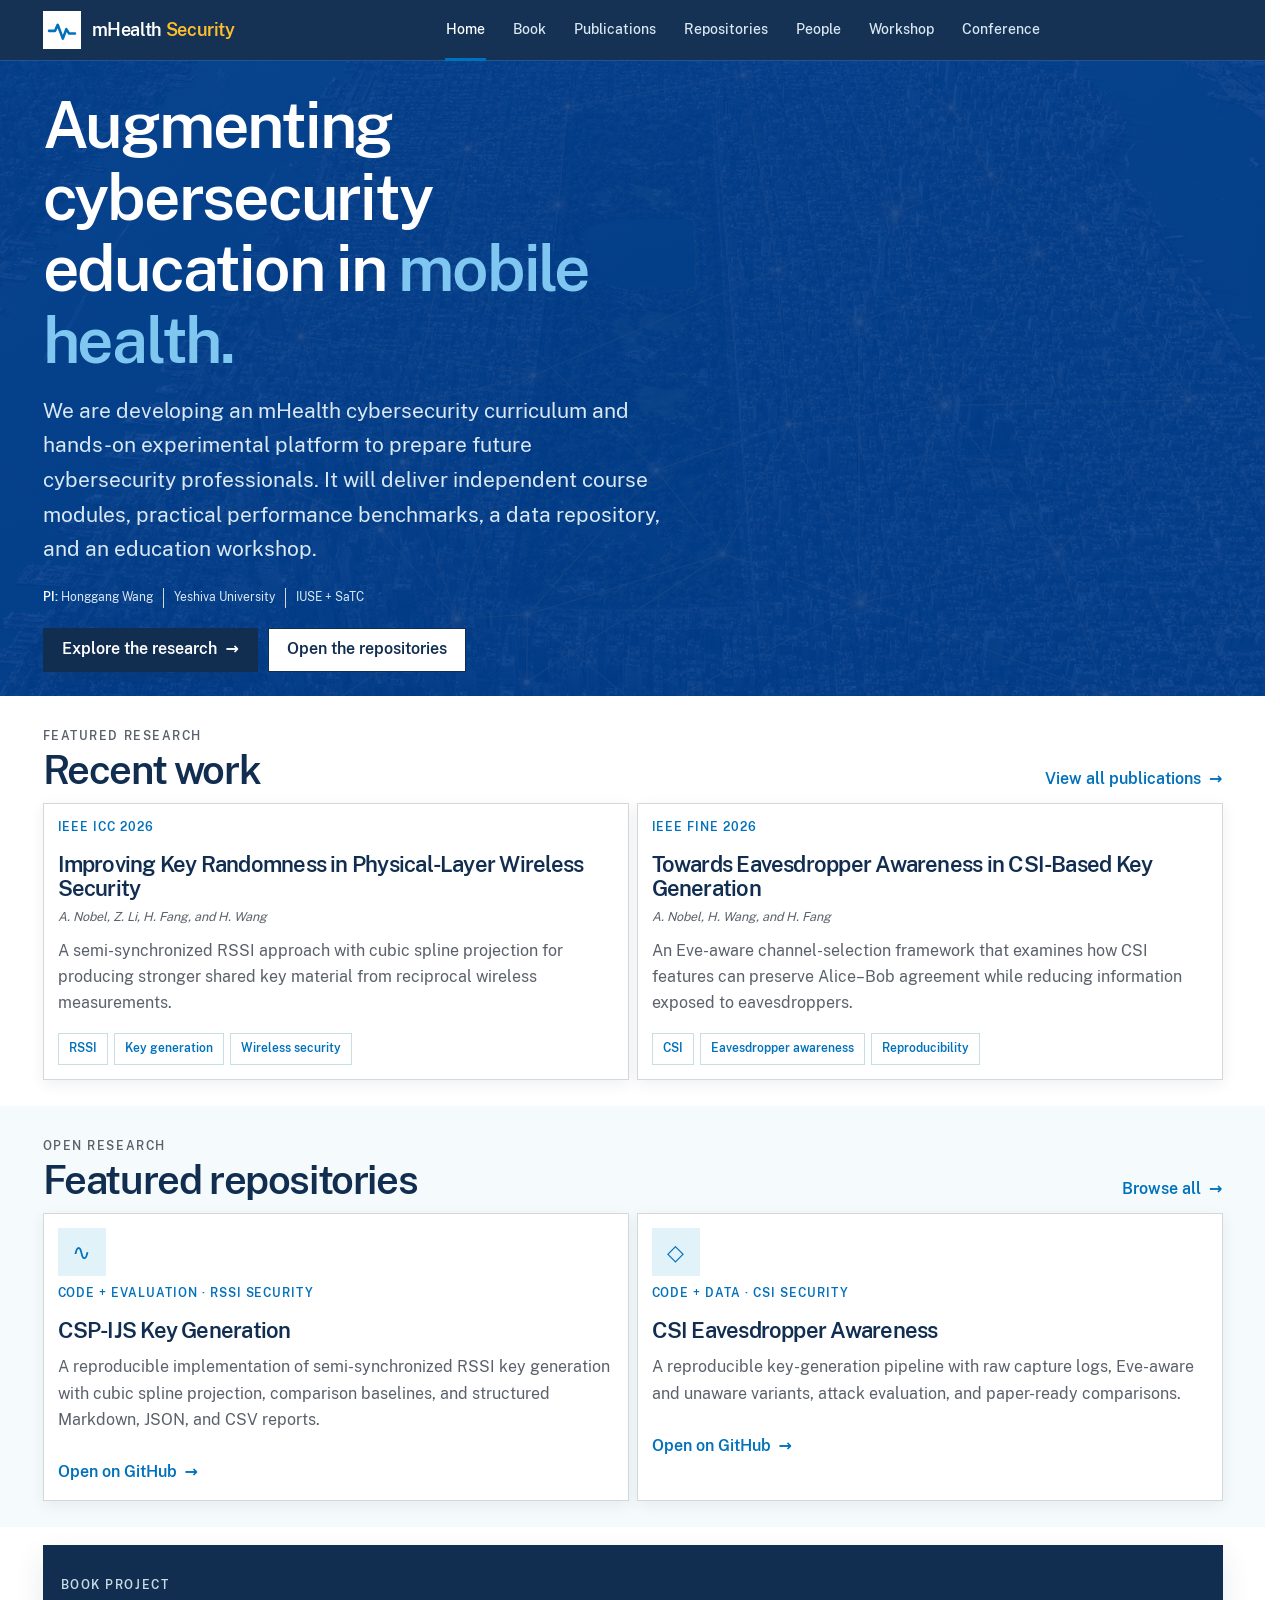
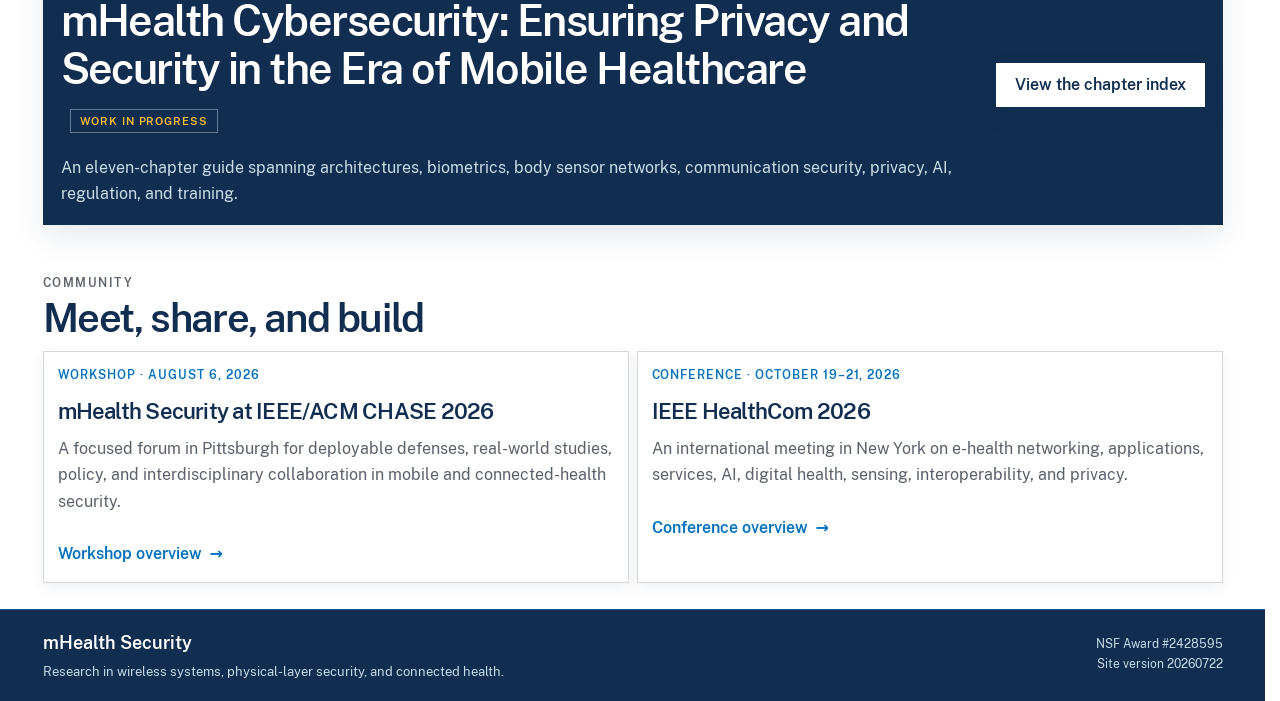
==== index.html @ a1228775 "gen update" ====
<!doctype html>
<html lang="en">
<head>
  <meta charset="utf-8">
  <meta name="viewport" content="width=device-width, initial-scale=1">
  <meta http-equiv="Cache-Control" content="no-cache, no-store, must-revalidate">
  <meta http-equiv="Pragma" content="no-cache">
  <meta http-equiv="Expires" content="0">
  <title>mHealth Security | NSF Award 2428595</title>
  <meta name="description" content="NSF-supported curriculum and experimental platform development for cybersecurity education in mobile health.">
  <meta name="keywords" content="mHealth security, mobile health cybersecurity, NSF award 2428595, wireless security research, physical-layer security, RSSI key generation, CSI eavesdropper awareness, cybersecurity curriculum, Yeshiva University, Honggang Wang">
  <meta name="author" content="mHealth Security Project, Yeshiva University">
  <meta name="robots" content="index, follow">
  <meta name="theme-color" content="#112e51">
  <meta property="og:type" content="website">
  <meta property="og:title" content="mHealth Security">
  <meta property="og:description" content="Augmenting cybersecurity education in mobile health through curriculum and experimental platform development.">
  <meta name="twitter:card" content="summary">
  <link rel="icon" href="assets/favicon.svg?v=20260722" type="image/svg+xml">
  <link rel="stylesheet" href="assets/styles.css?v=20260722">
  <script defer src="assets/site.js?v=20260722"></script>
</head>
<body>
  <a class="skip-link" href="#main">Skip to content</a>
  <header id="site-header"></header>

  <main id="main">
    <section class="hero">
      <img class="hero-illustration" src="assets/images/mhealth-security-hero.png?v=20260723" alt="Small groups of researchers and healthcare professionals communicating on a terrace overlooking New York City" width="1672" height="941" fetchpriority="high">
      <div class="container hero-grid">
        <div class="reveal">
          <h1>Augmenting cybersecurity education in <span>mobile health.</span></h1>
          <p class="lead">We are developing an mHealth cybersecurity curriculum and hands-on experimental platform to prepare future cybersecurity professionals. It will deliver independent course modules, practical performance benchmarks, a data repository, and an education workshop.</p>
          <div class="award-facts" aria-label="NSF award information">
            <span><b>PI:</b> Honggang Wang</span>
            <span>Yeshiva University</span>
            <!-- <span>Aug. 2024–Jul. 2027</span> -->
            <span>IUSE + SaTC</span>
          </div>
          <div class="button-row">
            <a class="button" href="publications.html?v=20260722">Explore the research <span aria-hidden="true">→</span></a>
            <a class="button secondary" href="repositories.html?v=20260722">Open the repositories</a>
          </div>
        </div>
        <div class="signal-stage reveal"></div>
      </div>
    </section>

    <section class="section">
      <div class="container">
        <div class="section-heading reveal">
          <div>
            <p class="eyebrow">Featured research</p>
            <h2>Recent work</h2>
          </div>
          <a class="text-link" href="publications.html?v=20260722">View all publications</a>
        </div>
        <div class="card-grid">
          <article class="card reveal">
            <p class="meta">IEEE ICC 2026</p>
            <h3>Improving Key Randomness in Physical-Layer Wireless Security</h3>
            <p class="authors">A. Nobel, Z. Li, H. Fang, and H. Wang</p>
            <p>A semi-synchronized RSSI approach with cubic spline projection for producing stronger shared key material from reciprocal wireless measurements.</p>
            <div class="tag-row"><span class="tag">RSSI</span><span class="tag">Key generation</span><span class="tag">Wireless security</span></div>
          </article>
          <article class="card reveal">
            <p class="meta">IEEE FINE 2026</p>
            <h3>Towards Eavesdropper Awareness in CSI-Based Key Generation</h3>
            <p class="authors">A. Nobel, H. Wang, and H. Fang</p>
            <p>An Eve-aware channel-selection framework that examines how CSI features can preserve Alice–Bob agreement while reducing information exposed to eavesdroppers.</p>
            <div class="tag-row"><span class="tag">CSI</span><span class="tag">Eavesdropper awareness</span><span class="tag">Reproducibility</span></div>
          </article>
        </div>
      </div>
    </section>

    <section class="section section-alt">
      <div class="container">
        <div class="section-heading reveal">
          <div>
            <p class="eyebrow">Open research</p>
            <h2>Featured repositories</h2>
          </div>
          <a class="text-link" href="repositories.html?v=20260722">Browse all</a>
        </div>
        <div class="card-grid">
          <article class="card reveal">
            <div class="card-icon" aria-hidden="true">∿</div>
            <p class="meta">Code + evaluation · RSSI security</p>
            <h3>CSP-IJS Key Generation</h3>
            <p>A reproducible implementation of semi-synchronized RSSI key generation with cubic spline projection, comparison baselines, and structured Markdown, JSON, and CSV reports.</p>
            <a class="text-link" href="https://github.com/anoted/RSSI_Keygen_CSP_IJS" target="_blank" rel="noopener noreferrer">Open on GitHub</a>
          </article>
          <article class="card reveal">
            <div class="card-icon" aria-hidden="true">◇</div>
            <p class="meta">Code + data · CSI security</p>
            <h3>CSI Eavesdropper Awareness</h3>
            <p>A reproducible key-generation pipeline with raw capture logs, Eve-aware and unaware variants, attack evaluation, and paper-ready comparisons.</p>
            <a class="text-link" href="https://github.com/anoted/CSI-Evesdropper-Awareness" target="_blank" rel="noopener noreferrer">Open on GitHub</a>
          </article>
        </div>
      </div>
    </section>

    <section class="section-tight">
      <div class="container feature-band reveal">
        <div>
          <p class="eyebrow">Book project</p>
          <h2>mHealth Cybersecurity: Ensuring Privacy and Security in the Era of Mobile Healthcare <span class="wip">Work in Progress</span></h2>
          <p>An eleven-chapter guide spanning architectures, biometrics, body sensor networks, communication security, privacy, AI, regulation, and training.</p>
        </div>
        <a class="button light" href="book.html?v=20260722">View the chapter index</a>
      </div>
    </section>

    <section class="section">
      <div class="container">
        <div class="section-heading reveal">
          <div>
            <p class="eyebrow">Community</p>
            <h2>Meet, share, and build</h2>
          </div>
        </div>
        <div class="card-grid">
          <article class="card reveal">
            <p class="meta">Workshop · August 6, 2026</p>
            <h3>mHealth Security at IEEE/ACM CHASE 2026</h3>
            <p>A focused forum in Pittsburgh for deployable defenses, real-world studies, policy, and interdisciplinary collaboration in mobile and connected-health security.</p>
            <a class="text-link" href="workshop.html?v=20260722">Workshop overview</a>
          </article>
          <article class="card reveal">
            <p class="meta">Conference · October 19–21, 2026</p>
            <h3>IEEE HealthCom 2026</h3>
            <p>An international meeting in New York on e-health networking, applications, services, AI, digital health, sensing, interoperability, and privacy.</p>
            <a class="text-link" href="conference.html?v=20260722">Conference overview</a>
          </article>
        </div>
      </div>
    </section>
  </main>

  <footer id="site-footer"></footer>
</body>
</html>
---- assets/styles.css ----
@font-face {
  font-family: "Public Sans";
  src: url("fonts/PublicSans-Regular.woff2") format("woff2");
  font-style: normal;
  font-weight: 400;
  font-display: swap;
}
@font-face {
  font-family: "Public Sans";
  src: url("fonts/PublicSans-Medium.woff2") format("woff2");
  font-style: normal;
  font-weight: 500;
  font-display: swap;
}
@font-face {
  font-family: "Public Sans";
  src: url("fonts/PublicSans-SemiBold.woff2") format("woff2");
  font-style: normal;
  font-weight: 600;
  font-display: swap;
}

:root {
  --navy: #112e51;
  --navy-2: #205493;
  --ink: #212121;
  --muted: #5b616b;
  --teal: #0071bc;
  --accent: #ffbe2e;
  --mint: #e1f3f8;
  --ice: #f5fbfc;
  --paper: #ffffff;
  --line: #d6d7d9;
  --coral: #e31c3d;
  --white: #ffffff;
  --shadow: 0 12px 28px rgba(17, 46, 81, .10);
  --shadow-soft: 0 4px 14px rgba(17, 46, 81, .07);
  --radius: 0;
  --max: 1180px;
}

* { box-sizing: border-box; }
html {
  scroll-behavior: smooth;
  scrollbar-gutter: stable;
  scrollbar-color: var(--accent) var(--navy);
  scrollbar-width: auto;
  overflow-y: scroll;
}
::-webkit-scrollbar { width: 12px; }
::-webkit-scrollbar-track { background: var(--navy); }
::-webkit-scrollbar-thumb {
  border: 2px solid var(--navy);
  border-radius: 0;
  background: var(--accent);
}
::-webkit-scrollbar-thumb:hover { background: #e6a800; }
body {
  margin: 0;
  min-height: 100vh;
  display: flex;
  flex-direction: column;
  cursor: url("cursor-default.svg?v=20260722") 3 2, auto;
  color: var(--ink);
  background: var(--paper);
  font-family: "Public Sans", system-ui, -apple-system, "Segoe UI", Arial, sans-serif;
  font-size: 16px;
  line-height: 1.65;
  -webkit-font-smoothing: antialiased;
}
a,
button,
summary {
  cursor: url("cursor-pointer.svg?v=20260722") 13 2, pointer;
}
main { flex: 1 0 auto; }
#site-footer { flex-shrink: 0; }
body.menu-open { overflow: hidden; }
a { color: inherit; }
img { max-width: 100%; display: block; }
button, input { font: inherit; }
.sr-only {
  position: absolute;
  width: 1px;
  height: 1px;
  padding: 0;
  margin: -1px;
  overflow: hidden;
  clip: rect(0, 0, 0, 0);
  white-space: nowrap;
  border: 0;
}
.skip-link {
  position: fixed;
  top: 8px;
  left: 8px;
  z-index: 100;
  transform: translateY(-150%);
  background: var(--navy);
  color: white;
  padding: 10px 16px;
  border-radius: 0;
}
.skip-link:focus { transform: translateY(0); }

#site-header {
  position: sticky;
  top: 0;
  z-index: 50;
  border-bottom: 1px solid var(--navy-2);
  background: rgba(17, 46, 81, .98);
  backdrop-filter: blur(18px);
}
.nav-wrap {
  width: min(calc(100% - 40px), var(--max));
  height: 60px;
  margin: auto;
  display: grid;
  grid-template-columns: auto 1fr;
  align-items: center;
  gap: 28px;
}
.brand {
  display: inline-flex;
  align-items: center;
  gap: 11px;
  color: var(--white);
  text-decoration: none;
  font-size: 18px;
  font-weight: 600;
  letter-spacing: -.02em;
  white-space: nowrap;
}
.brand b { color: var(--accent); }
.brand-mark { width: 38px; height: 38px; }
.brand-mark svg { width: 100%; }
.brand-mark rect { fill: var(--white); }
.brand-mark path {
  fill: none;
  stroke: var(--teal);
  stroke-width: 3;
  stroke-linecap: round;
  stroke-linejoin: round;
}
.primary-nav {
  display: flex;
  justify-content: center;
  align-items: stretch;
  height: 60px;
  gap: 6px;
}
.primary-nav a {
  position: relative;
  display: grid;
  place-items: center;
  padding: 0 11px;
  color: #d9e8f2;
  text-decoration: none;
  font-size: 14px;
  font-weight: 500;
  transition: color .2s ease;
}
.primary-nav a::after {
  content: "";
  position: absolute;
  left: 50%;
  right: 50%;
  bottom: -1px;
  height: 3px;
  border-radius: 0;
  background: var(--teal);
  transition: left .2s ease, right .2s ease;
}
.primary-nav a:hover,
.primary-nav a.active { color: var(--white); }
.primary-nav a:hover::after,
.primary-nav a.active::after { left: 10px; right: 10px; }
.menu-toggle {
  display: none;
  width: 44px;
  height: 44px;
  border: 1px solid #6f91ad;
  border-radius: 0;
  background: transparent;
  padding: 10px;
}
.menu-toggle span:not(.sr-only) {
  display: block;
  height: 2px;
  margin: 5px 0;
  border-radius: 2px;
  background: var(--white);
}

.container { width: min(calc(100% - 40px), var(--max)); margin-inline: auto; }
.section { padding: 26px 0; }
.section-tight { padding: 18px 0; }
.section-alt { background: var(--ice); }
.eyebrow {
  display: inline-flex;
  align-items: center;
  gap: 8px;
  margin: 0 0 8px;
  color: var(--teal);
  font-size: 12px;
  font-weight: 600;
  letter-spacing: .13em;
  text-transform: uppercase;
}
.eyebrow::before {
  display: none;
}
h1, h2, h3, h4 {
  margin: 0;
  color: var(--navy);
  font-weight: 600;
  line-height: 1.12;
  letter-spacing: -.035em;
}
h1 { font-size: clamp(40px, 5vw, 64px); }
h2 { font-size: clamp(28px, 3.5vw, 40px); }
h3 { font-size: 22px; }
p { margin: 0 0 1em; }
.lead {
  max-width: 720px;
  color: #435664;
  font-size: clamp(18px, 2vw, 21px);
  line-height: 1.65;
}
.section-heading {
  display: flex;
  justify-content: space-between;
  align-items: end;
  gap: 16px;
  margin-bottom: 10px;
}
.section-heading p { max-width: 590px; color: var(--muted); margin: 0; }
.text-link {
  display: inline-flex;
  align-items: center;
  gap: 8px;
  color: var(--teal);
  font-weight: 600;
  text-decoration: none;
}
.text-link::after { content: "→"; transition: transform .2s ease; }
.text-link:hover::after { transform: translateX(4px); }
.button-row { display: flex; flex-wrap: wrap; gap: 10px; margin-top: 20px; }
.button {
  display: inline-flex;
  align-items: center;
  justify-content: center;
  gap: 9px;
  min-height: 44px;
  padding: 0 18px;
  border: 1px solid var(--navy);
  border-radius: 0;
  background: var(--navy);
  color: white;
  font-weight: 600;
  text-decoration: none;
  box-shadow: 0 9px 22px rgba(17, 46, 81, .14);
  transition: transform .2s ease, background .2s ease;
}
.button:hover { transform: translateY(-2px); background: var(--navy-2); }
.button.secondary {
  background: transparent;
  color: var(--navy);
  box-shadow: none;
}
.button.secondary:hover { background: var(--white); }
.button.light { background: white; color: var(--navy); border-color: white; }
.button svg { width: 18px; fill: currentColor; }
.tag-row { display: flex; flex-wrap: wrap; gap: 6px; margin-top: 12px; }
.tag {
  display: inline-flex;
  padding: 5px 10px;
  border: 1px solid #c8dfe2;
  border-radius: 0;
  background: rgba(255, 255, 255, .75);
  color: var(--teal);
  font-size: 12px;
  font-weight: 600;
}

.hero {
  position: relative;
  overflow: hidden;
  padding: 28px 0 24px;
  background:
    radial-gradient(circle at 78% 25%, rgba(2, 191, 231, .10), transparent 24%),
    linear-gradient(145deg, #ffffff 0%, #f5fbfc 58%, #e1f3f8 100%);
}
.hero::after {
  content: "";
  position: absolute;
  left: -12%;
  right: -12%;
  bottom: -120px;
  height: 260px;
  border: 1px solid rgba(0, 113, 188, .13);
  border-radius: 50%;
  box-shadow: 0 -28px 0 rgba(0, 113, 188, .035), 0 -56px 0 rgba(0, 113, 188, .025);
}
.hero::before {
  content: "";
  position: absolute;
  inset: 0;
  z-index: 1;
  background: linear-gradient(to right, rgba(0, 62, 143, 0.9) 0%, rgba(0, 62, 143, 0.9) 56%, rgba(0, 62, 143, 0.9) 56%);
}
.hero-grid {
  position: relative;
  z-index: 2;
  display: grid;
  grid-template-columns: 1.08fr .92fr;
  align-items: center;
  gap: 24px;
}
.hero h1 { color: var(--white); }
.hero h1 span { color: #7fc7f0; }
.hero .lead { max-width: 650px; margin-top: 18px; color: #d9e8f2; }
.hero .button.secondary { background: var(--white); }
.award-facts {
  display: flex;
  flex-wrap: wrap;
  gap: 6px 0;
  margin-top: 13px;
  color: var(--muted);
  font-size: 12px;
}
.hero .award-facts { color: #d9e8f2; }
.award-facts span {
  padding: 0 10px;
  border-left: 1px solid var(--line);
}
.award-facts span:first-child { padding-left: 0; border-left: 0; }
.award-facts b { color: var(--navy); font-weight: 600; }
.hero .award-facts b { color: var(--white); }
.signal-stage {
  position: relative;
  min-height: 292px;
  display: grid;
  place-items: center;
}
.hero-illustration {
  position: absolute;
  inset: 0;
  z-index: 0;
  width: 100%;
  height: 100%;
  object-fit: cover;
}

.card-grid { display: grid; grid-template-columns: repeat(2, 1fr); gap: 8px; }
.card-grid.three { grid-template-columns: repeat(3, 1fr); }
.card {
  position: relative;
  overflow: hidden;
  padding: 14px;
  border: 1px solid var(--line);
  border-radius: var(--radius);
  background: white;
  box-shadow: var(--shadow-soft);
}
.card::before {
  content: "";
  position: absolute;
  top: 0;
  left: 0;
  width: 100%;
  height: 4px;
  background: linear-gradient(90deg, var(--teal), var(--accent));
  transform: scaleX(0);
  transform-origin: left;
  transition: transform .3s ease;
}
.card:hover::before { transform: scaleX(1); }
.card p { color: var(--muted); }
.card .meta {
  margin-bottom: 14px;
  color: var(--teal);
  font-size: 12px;
  font-weight: 600;
  letter-spacing: .08em;
  text-transform: uppercase;
}
.card-icon {
  width: 48px;
  height: 48px;
  display: grid;
  place-items: center;
  margin-bottom: 8px;
  border-radius: 0;
  background: var(--mint);
  color: var(--teal);
  font-size: 22px;
}
.card h3 { margin-bottom: 12px; }
.card .authors { margin: -6px 0 10px; color: var(--muted); font-size: 12.5px; font-style: italic; }
.card .text-link { margin-top: 10px; }
.feature-band {
  display: grid;
  grid-template-columns: 1fr auto;
  align-items: center;
  gap: 34px;
  padding: 18px;
  border-radius: 0;
  background: var(--navy);
  color: white;
  box-shadow: var(--shadow);
}
.feature-band h2 { color: white; font-size: clamp(28px, 4vw, 43px); }
.feature-band p { margin: 13px 0 0; color: #c9dbe6; }
.wip {
  display: inline-flex;
  margin-left: 9px;
  padding: 5px 9px;
  vertical-align: middle;
  border: 1px solid rgba(255,255,255,.35);
  border-radius: 0;
  color: var(--accent);
  font-size: 11px;
  font-weight: 600;
  letter-spacing: .08em;
  text-transform: uppercase;
}

.page-hero {
  position: relative;
  overflow: hidden;
  padding: 26px 0 22px;
  background: linear-gradient(145deg, #ffffff, #e1f3f8);
  border-bottom: 1px solid var(--line);
}
.page-hero::after {
  content: "";
  position: absolute;
  width: 340px;
  height: 340px;
  right: 7%;
  top: -170px;
  border: 1px solid rgba(0,113,188,.15);
  border-radius: 50%;
  box-shadow: 0 0 0 48px rgba(0,113,188,.03), 0 0 0 96px rgba(0,113,188,.025);
}
.page-hero .container { position: relative; z-index: 2; }
.page-hero h1 { max-width: 880px; font-size: clamp(38px, 5vw, 58px); }
.page-hero .lead { margin-top: 8px; }
.breadcrumbs {
  display: flex;
  gap: 8px;
  margin-bottom: 8px;
  color: var(--muted);
  font-size: 13px;
  font-weight: 500;
}
.breadcrumbs a { color: var(--teal); text-decoration: none; }

.publication-list {
  display: grid;
  gap: 0;
  border-top: 1px solid var(--line);
}
.publication {
  display: grid;
  grid-template-columns: minmax(0, 1fr) auto;
  gap: 14px;
  align-items: start;
  padding: 13px 0;
  border: 0;
  border-bottom: 1px solid var(--line);
  border-radius: 0;
  background: transparent;
}
.publication p { margin: 0; }
.publication cite { font-style: normal; }
.pub-status {
  display: inline-flex;
  white-space: nowrap;
  padding: 5px 9px;
  border-radius: 0;
  background: var(--mint);
  color: var(--teal);
  font-size: 11px;
  font-weight: 600;
  letter-spacing: .06em;
  text-transform: uppercase;
}
.pub-status.review { background: #fff3db; color: #946114; }
.notice {
  margin-bottom: 26px;
  padding: 14px 18px;
  border-left: 3px solid var(--coral);
  border-radius: 0;
  background: #fff7f5;
  color: #6a504b;
  font-size: 14px;
}

.repo-list {
  display: grid;
  grid-template-columns: repeat(3, minmax(0, 1fr));
  gap: 8px;
}
.repo-card {
  display: grid;
  grid-template-columns: 46px minmax(0, 1fr);
  gap: 10px 12px;
  align-items: start;
  padding: 14px;
  border: 1px solid var(--line);
  border-radius: var(--radius);
  background: white;
  box-shadow: var(--shadow-soft);
}
.repo-icon {
  width: 46px;
  height: 46px;
  display: grid;
  place-items: center;
  border-radius: 0;
  background: var(--navy);
  color: var(--accent);
}
.repo-icon svg { width: 24px; fill: none; stroke: currentColor; stroke-width: 1.8; stroke-linecap: round; stroke-linejoin: round; }
.repo-card > div:nth-child(2) { grid-column: 2; min-width: 0; }
.repo-card h2 { font-size: 20px; word-break: break-word; }
.repo-card p { margin: 7px 0 0; color: var(--muted); font-size: 14px; line-height: 1.5; }
.repo-card .tag-row { gap: 4px; margin-top: 9px; }
.repo-card .tag { padding: 3px 6px; font-size: 11px; }
.repo-action {
  grid-column: 1 / -1;
  align-self: end;
  margin-top: auto;
}
.repo-action .button { width: 100%; min-height: 38px; padding: 0 12px; font-size: 13px; }

.people-grid { display: grid; grid-template-columns: repeat(2, 1fr); gap: 8px; }
.person-card {
  overflow: hidden;
  border: 1px solid var(--line);
  border-radius: 0;
  background: white;
  box-shadow: var(--shadow-soft);
}
.person-photo { position: relative; height: 265px; background: var(--ice); overflow: hidden; }
.person-photo img { width: 100%; height: 100%; object-fit: cover; object-position: center; transition: transform .5s ease; }
.person-card:hover .person-photo img { transform: scale(1.025); }
.person-card:first-child .person-photo img { object-position: 62% 34%; }
.person-body { padding: 14px; }
.person-role { color: var(--teal); font-size: 12px; font-weight: 600; letter-spacing: .09em; text-transform: uppercase; }
.person-body h2 { margin: 8px 0 12px; font-size: 31px; }
.person-body p { color: var(--muted); }
.affiliation { padding-top: 18px; border-top: 1px solid var(--line); color: #40525f !important; }
.person-links { display: flex; flex-wrap: wrap; gap: 10px 18px; margin-top: 20px; }
.person-links a { color: var(--teal); font-size: 14px; font-weight: 500; text-decoration: none; }
.photo-credit { margin-top: 14px; color: #87949d; font-size: 12px; }
.photo-credit a { color: inherit; }

.book-intro {
  display: block;
  max-width: 860px;
}
.book-summary {
  padding: 22px;
  border-radius: 0;
  background: var(--navy);
  color: white;
}
.book-summary h2 { color: white; font-size: 26px; }
.book-summary p { margin: 14px 0 0; color: #cbdce6; }
.book-meta { display: grid; grid-template-columns: 1fr; gap: 8px; margin-top: 16px; }
.book-meta div { padding: 12px; border: 1px solid rgba(255,255,255,.15); border-radius: 0; }
.book-meta strong { display: block; color: var(--accent); font-size: 22px; }
.book-meta span { color: #cbdce6; font-size: 12px; }
.chapter-list { display: grid; gap: 4px; margin-top: 14px; }
.chapter {
  border: 1px solid var(--line);
  border-radius: 0;
  background: white;
  overflow: hidden;
}
.chapter summary {
  display: grid;
  grid-template-columns: 48px 1fr 24px;
  align-items: center;
  gap: 14px;
  min-height: 52px;
  padding: 15px 22px;
  cursor: pointer;
  list-style: none;
  color: var(--navy);
  font-weight: 600;
}
.chapter summary::-webkit-details-marker { display: none; }
.chapter-number {
  width: 42px;
  height: 42px;
  display: grid;
  place-items: center;
  border-radius: 0;
  background: var(--mint);
  color: var(--teal);
  font-size: 13px;
}
.chapter summary::after { content: "+"; color: var(--teal); font-size: 25px; font-weight: 400; }
.chapter[open] summary::after { content: "−"; }
.chapter-content { padding: 0 18px 12px 84px; }
.chapter-content ol { margin: 0; padding-left: 20px; color: var(--muted); }
.chapter-content li { padding: 4px 0; }
.chapter-content ol ol { margin-top: 4px; }

.event-hero-card {
  display: grid;
  grid-template-columns: 1.15fr .85fr;
  overflow: hidden;
  border: 1px solid var(--line);
  border-radius: 0;
  background: white;
  box-shadow: var(--shadow);
}
.event-copy { padding: 18px; }
.event-copy h2 { margin-bottom: 18px; }
.event-copy p { color: var(--muted); }
.event-panel {
  display: flex;
  flex-direction: column;
  justify-content: center;
  padding: 18px;
  background: var(--navy);
  color: white;
}
.event-detail { display: grid; grid-template-columns: 28px 1fr; gap: 12px; padding: 14px 0; border-bottom: 1px solid rgba(255,255,255,.13); }
.event-detail:last-child { border-bottom: 0; }
.event-detail span:first-child { color: var(--accent); }
.event-detail small { display: block; color: #9fc0d0; font-weight: 500; letter-spacing: .08em; text-transform: uppercase; }
.event-detail strong { display: block; margin-top: 2px; color: white; }
.topic-grid { display: grid; grid-template-columns: repeat(3, 1fr); gap: 6px; }
.topic {
  padding: 13px;
  border: 1px solid var(--line);
  border-radius: 0;
  background: white;
}
.topic h3 { font-size: 18px; }
.timeline { display: grid; grid-template-columns: repeat(4, 1fr); margin-top: 34px; }
.milestone { position: relative; padding: 34px 20px 0 0; border-top: 2px solid #cfe0e2; }
.milestone::before {
  content: "";
  position: absolute;
  top: -7px;
  left: 0;
  width: 12px;
  height: 12px;
  border: 2px solid white;
  border-radius: 50%;
  background: var(--teal);
  box-shadow: 0 0 0 2px var(--teal);
}
.milestone strong { display: block; color: var(--navy); }
.milestone span { color: var(--muted); font-size: 14px; }

#site-footer { padding: 18px 0; border-top: 1px solid var(--navy-2); background: var(--navy); color: var(--white); }
.footer-inner {
  width: min(calc(100% - 40px), var(--max));
  margin: auto;
  display: flex;
  justify-content: space-between;
  align-items: center;
  gap: 30px;
}
.footer-brand { color: var(--white); font-size: 18px; font-weight: 600; text-decoration: none; }
.footer-inner p { margin: 4px 0 0; color: #c7d9e6; font-size: 13px; }
.footer-meta { display: flex; flex-direction: column; align-items: end; color: #c7d9e6; font-size: 12px; }

.reveal { opacity: 0; transform: translateY(18px); transition: opacity .55s ease, transform .55s ease; }
.reveal.visible { opacity: 1; transform: translateY(0); }
@media (prefers-reduced-motion: reduce) {
  *, *::before, *::after { scroll-behavior: auto !important; animation: none !important; transition: none !important; }
  .reveal { opacity: 1; transform: none; }
}

@media (max-width: 1060px) {
  .nav-wrap { grid-template-columns: auto 1fr; }
  .menu-toggle { display: block; grid-column: 2; justify-self: end; }
  .primary-nav {
    position: fixed;
    inset: 60px 0 auto 0;
    height: calc(100vh - 60px);
    display: none;
    flex-direction: column;
    justify-content: flex-start;
    align-items: stretch;
    gap: 0;
    padding: 16px 22px;
    background: rgba(17,46,81,.99);
  }
  .primary-nav.open { display: flex; }
  .primary-nav a { display: flex; min-height: 48px; padding: 0 12px; border-bottom: 1px solid #416b8c; color: #d9e8f2; font-size: 17px; }
  .primary-nav a::after { display: none; }
  .hero-grid { gap: 30px; }
  .signal-stage { min-height: 260px; }
  .card-grid.three, .topic-grid { grid-template-columns: repeat(2, 1fr); }
  .repo-list { grid-template-columns: repeat(2, minmax(0, 1fr)); }
}

@media (max-width: 780px) {
  .container, .nav-wrap, .footer-inner { width: min(calc(100% - 30px), var(--max)); }
  .nav-wrap { gap: 12px; }
  .brand { font-size: 16px; }
  .brand-mark { width: 34px; height: 34px; }
  .menu-toggle { grid-column: 2; }
  .hero { padding: 26px 0 22px; }
  .hero-grid { grid-template-columns: 1fr; }
  .hero::before { background: rgba(255, 255, 255, .9); }
  .hero .button-row { flex-direction: column; align-items: stretch; }
  .hero .button { width: 100%; }
  .award-facts { display: grid; grid-template-columns: repeat(2, minmax(0, 1fr)); gap: 7px 14px; }
  .award-facts span { padding: 0; border-left: 0; }
  .signal-stage { min-height: auto; margin-top: 8px; }
  .section, .section-tight { padding: 24px 0; }
  .section-heading { display: block; }
  .section-heading p { margin-top: 13px; }
  .section-heading .text-link { margin-top: 16px; }
  .card-grid, .card-grid.three, .people-grid, .topic-grid { grid-template-columns: 1fr; }
  .repo-list { grid-template-columns: 1fr; }
  .feature-band { grid-template-columns: 1fr; padding: 32px; }
  .page-hero { padding: 24px 0 20px; }
  .publication { grid-template-columns: 1fr; gap: 8px; }
  .publication .pub-status { grid-column: 1; justify-self: start; }
  .person-photo { height: 290px; }
  .book-intro, .event-hero-card { grid-template-columns: 1fr; }
  .timeline { grid-template-columns: 1fr; gap: 0; }
  .milestone { padding: 12px 0 24px 28px; border-top: 0; border-left: 2px solid #cfe0e2; }
  .milestone::before { top: 16px; left: -7px; }
  .chapter summary { grid-template-columns: 42px 1fr 18px; padding: 14px; }
  .chapter-content { padding: 0 18px 20px 70px; }
  .footer-inner { flex-direction: column; align-items: flex-start; }
  .footer-meta { align-items: start; }
}

@media (max-width: 430px) {
  .brand span:last-child { max-width: 112px; white-space: normal; line-height: 1.05; }
  .button { width: 100%; }
  .event-copy, .event-panel { padding: 28px; }
  .publication { padding: 20px; }
}
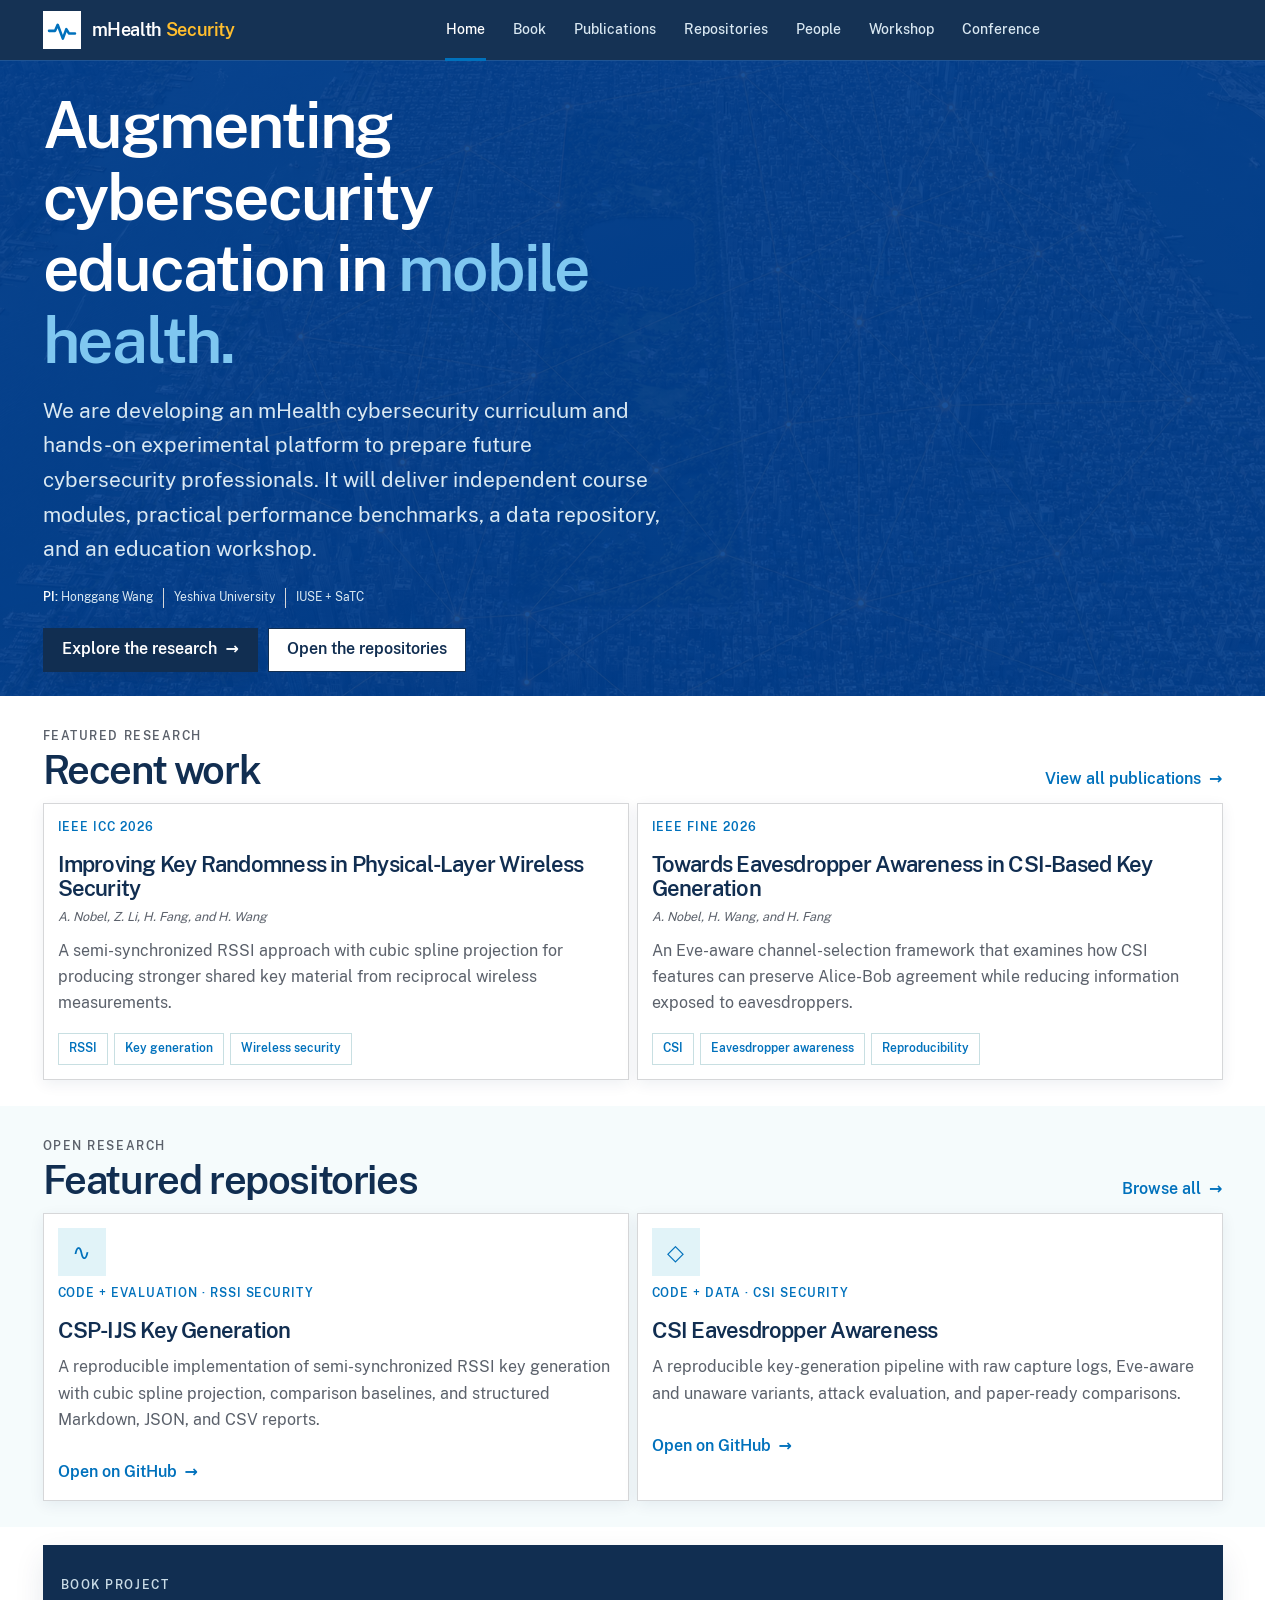
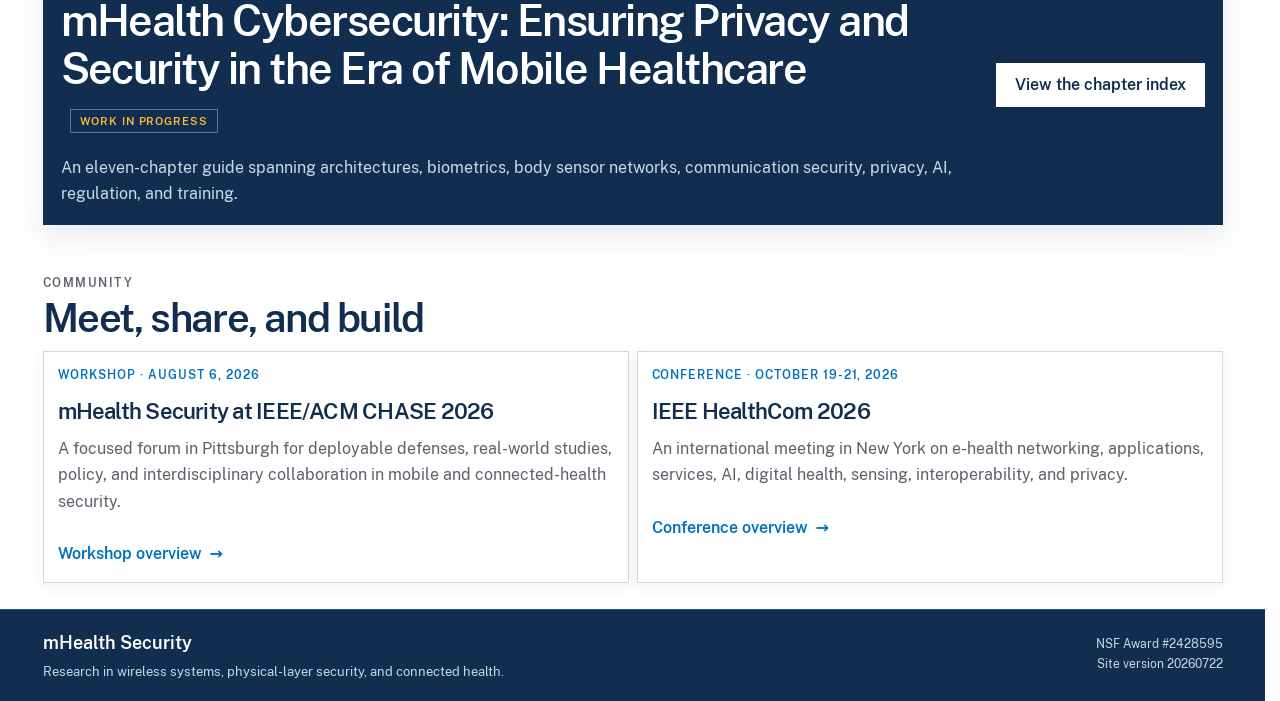
==== commit e625da7d: "update" ====
--- a/index.html
+++ b/index.html
@@ -34,7 +34,7 @@
           <div class="award-facts" aria-label="NSF award information">
             <span><b>PI:</b> Honggang Wang</span>
             <span>Yeshiva University</span>
-            <!-- <span>Aug. 2024–Jul. 2027</span> -->
+            <!-- <span>Aug. 2024-Jul. 2027</span> -->
             <span>IUSE + SaTC</span>
           </div>
           <div class="button-row">
@@ -67,7 +67,7 @@
             <p class="meta">IEEE FINE 2026</p>
             <h3>Towards Eavesdropper Awareness in CSI-Based Key Generation</h3>
             <p class="authors">A. Nobel, H. Wang, and H. Fang</p>
-            <p>An Eve-aware channel-selection framework that examines how CSI features can preserve Alice–Bob agreement while reducing information exposed to eavesdroppers.</p>
+            <p>An Eve-aware channel-selection framework that examines how CSI features can preserve Alice-Bob agreement while reducing information exposed to eavesdroppers.</p>
             <div class="tag-row"><span class="tag">CSI</span><span class="tag">Eavesdropper awareness</span><span class="tag">Reproducibility</span></div>
           </article>
         </div>
@@ -129,7 +129,7 @@
             <a class="text-link" href="workshop.html?v=20260722">Workshop overview</a>
           </article>
           <article class="card reveal">
-            <p class="meta">Conference · October 19–21, 2026</p>
+            <p class="meta">Conference · October 19-21, 2026</p>
             <h3>IEEE HealthCom 2026</h3>
             <p>An international meeting in New York on e-health networking, applications, services, AI, digital health, sensing, interoperability, and privacy.</p>
             <a class="text-link" href="conference.html?v=20260722">Conference overview</a>
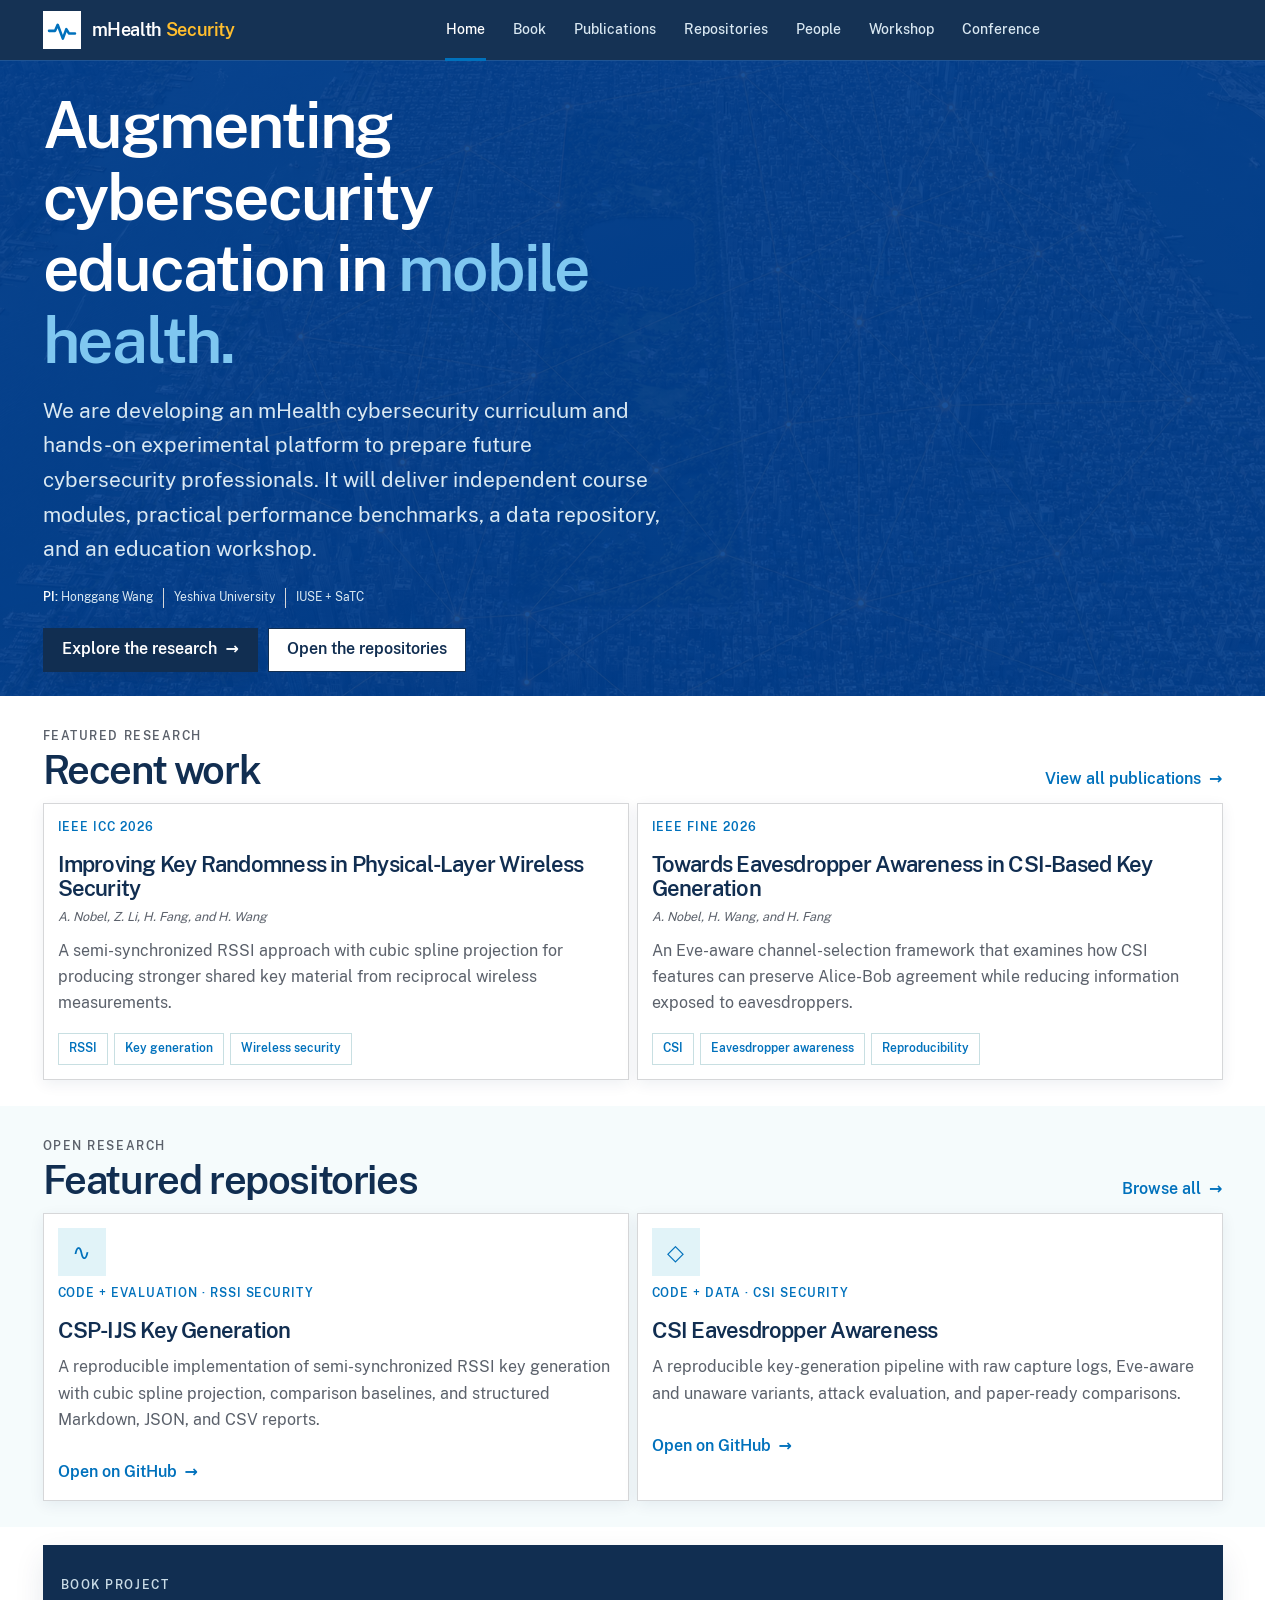
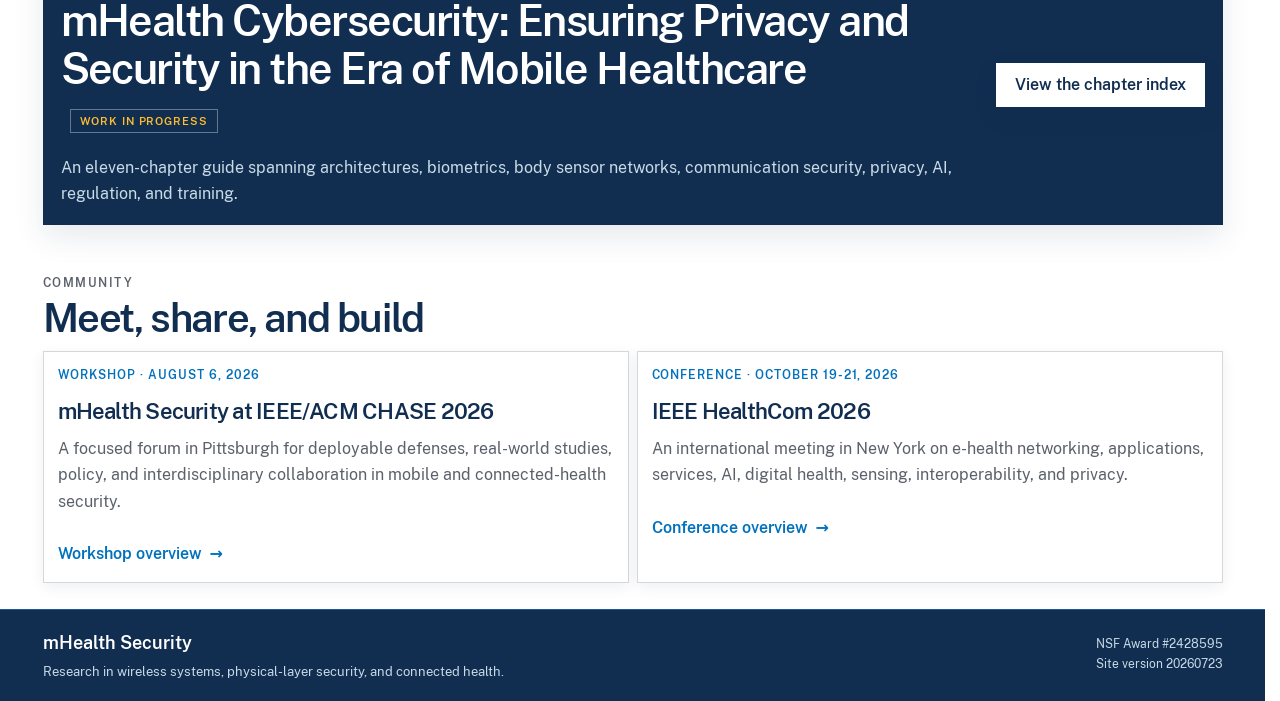
==== commit 20a091ca: "version update" ====
--- a/index.html
+++ b/index.html
@@ -16,9 +16,9 @@
   <meta property="og:title" content="mHealth Security">
   <meta property="og:description" content="Augmenting cybersecurity education in mobile health through curriculum and experimental platform development.">
   <meta name="twitter:card" content="summary">
-  <link rel="icon" href="assets/favicon.svg?v=20260722" type="image/svg+xml">
-  <link rel="stylesheet" href="assets/styles.css?v=20260722">
-  <script defer src="assets/site.js?v=20260722"></script>
+  <link rel="icon" href="assets/favicon.svg?v=20260723" type="image/svg+xml">
+  <link rel="stylesheet" href="assets/styles.css?v=20260723">
+  <script defer src="assets/site.js?v=20260723"></script>
 </head>
 <body>
   <a class="skip-link" href="#main">Skip to content</a>
@@ -38,8 +38,8 @@
             <span>IUSE + SaTC</span>
           </div>
           <div class="button-row">
-            <a class="button" href="publications.html?v=20260722">Explore the research <span aria-hidden="true">→</span></a>
-            <a class="button secondary" href="repositories.html?v=20260722">Open the repositories</a>
+            <a class="button" href="publications.html?v=20260723">Explore the research <span aria-hidden="true">→</span></a>
+            <a class="button secondary" href="repositories.html?v=20260723">Open the repositories</a>
           </div>
         </div>
         <div class="signal-stage reveal"></div>
@@ -53,7 +53,7 @@
             <p class="eyebrow">Featured research</p>
             <h2>Recent work</h2>
           </div>
-          <a class="text-link" href="publications.html?v=20260722">View all publications</a>
+          <a class="text-link" href="publications.html?v=20260723">View all publications</a>
         </div>
         <div class="card-grid">
           <article class="card reveal">
@@ -81,7 +81,7 @@
             <p class="eyebrow">Open research</p>
             <h2>Featured repositories</h2>
           </div>
-          <a class="text-link" href="repositories.html?v=20260722">Browse all</a>
+          <a class="text-link" href="repositories.html?v=20260723">Browse all</a>
         </div>
         <div class="card-grid">
           <article class="card reveal">
@@ -109,7 +109,7 @@
           <h2>mHealth Cybersecurity: Ensuring Privacy and Security in the Era of Mobile Healthcare <span class="wip">Work in Progress</span></h2>
           <p>An eleven-chapter guide spanning architectures, biometrics, body sensor networks, communication security, privacy, AI, regulation, and training.</p>
         </div>
-        <a class="button light" href="book.html?v=20260722">View the chapter index</a>
+        <a class="button light" href="book.html?v=20260723">View the chapter index</a>
       </div>
     </section>
 
@@ -126,13 +126,13 @@
             <p class="meta">Workshop · August 6, 2026</p>
             <h3>mHealth Security at IEEE/ACM CHASE 2026</h3>
             <p>A focused forum in Pittsburgh for deployable defenses, real-world studies, policy, and interdisciplinary collaboration in mobile and connected-health security.</p>
-            <a class="text-link" href="workshop.html?v=20260722">Workshop overview</a>
+            <a class="text-link" href="workshop.html?v=20260723">Workshop overview</a>
           </article>
           <article class="card reveal">
             <p class="meta">Conference · October 19-21, 2026</p>
             <h3>IEEE HealthCom 2026</h3>
             <p>An international meeting in New York on e-health networking, applications, services, AI, digital health, sensing, interoperability, and privacy.</p>
-            <a class="text-link" href="conference.html?v=20260722">Conference overview</a>
+            <a class="text-link" href="conference.html?v=20260723">Conference overview</a>
           </article>
         </div>
       </div>
--- a/assets/styles.css
+++ b/assets/styles.css
@@ -60,7 +60,7 @@
   min-height: 100vh;
   display: flex;
   flex-direction: column;
-  cursor: url("cursor-default.svg?v=20260722") 3 2, auto;
+  cursor: url("cursor-default.svg?v=20260723") 3 2, auto;
   color: var(--ink);
   background: var(--paper);
   font-family: "Public Sans", system-ui, -apple-system, "Segoe UI", Arial, sans-serif;
@@ -71,7 +71,7 @@
 a,
 button,
 summary {
-  cursor: url("cursor-pointer.svg?v=20260722") 13 2, pointer;
+  cursor: url("cursor-pointer.svg?v=20260723") 13 2, pointer;
 }
 main { flex: 1 0 auto; }
 #site-footer { flex-shrink: 0; }
@@ -713,7 +713,7 @@
   .menu-toggle { grid-column: 2; }
   .hero { padding: 26px 0 22px; }
   .hero-grid { grid-template-columns: 1fr; }
-  .hero::before { background: rgba(255, 255, 255, .9); }
+  .hero::before { background: rgba(0, 62, 143, .9); }
   .hero .button-row { flex-direction: column; align-items: stretch; }
   .hero .button { width: 100%; }
   .award-facts { display: grid; grid-template-columns: repeat(2, minmax(0, 1fr)); gap: 7px 14px; }
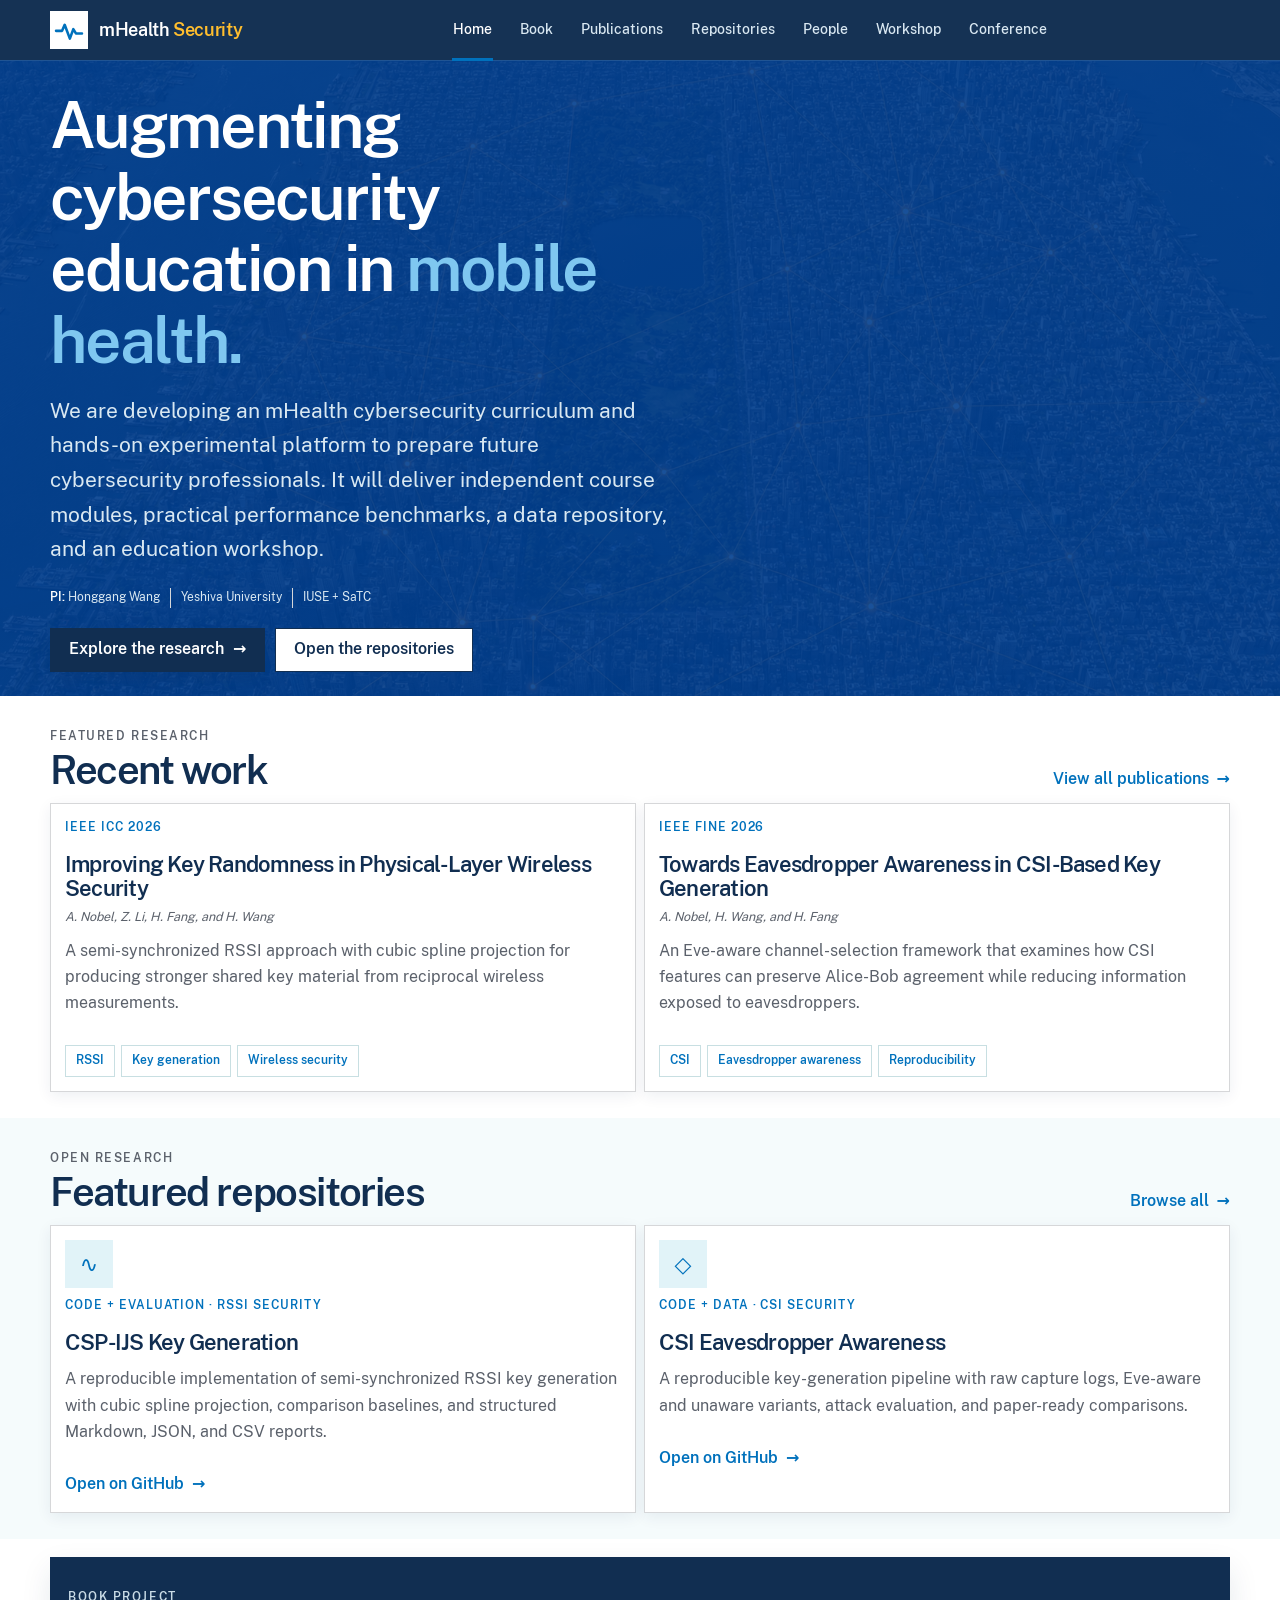
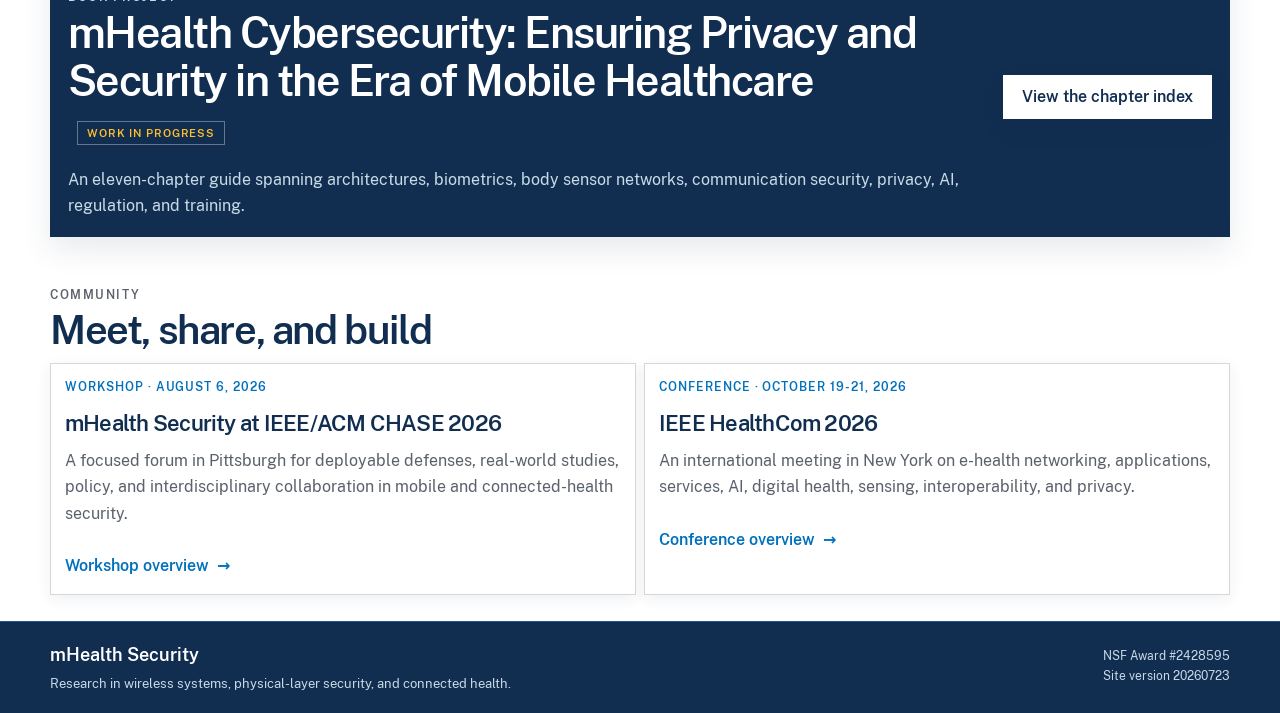
==== commit 31d2db7a: "keywords" ====
--- a/index.html
+++ b/index.html
@@ -8,9 +8,10 @@
   <meta http-equiv="Expires" content="0">
   <title>mHealth Security | NSF Award 2428595</title>
   <meta name="description" content="NSF-supported curriculum and experimental platform development for cybersecurity education in mobile health.">
-  <meta name="keywords" content="mHealth security, mobile health cybersecurity, NSF award 2428595, wireless security research, physical-layer security, RSSI key generation, CSI eavesdropper awareness, cybersecurity curriculum, Yeshiva University, Honggang Wang">
+  <meta name="keywords" content="Project mHealth, project mhealth, mhealth project, mHealth Project, mhealth, mHealth, mHealth Security, mhealth security, mHealth Security Project, mobile health, mobile health cybersecurity, NSF award 2428595, NSF mHealth, wireless security research, physical-layer security, RSSI key generation, CSI eavesdropper awareness, cybersecurity curriculum, Yeshiva University, Honggang Wang">
   <meta name="author" content="mHealth Security Project, Yeshiva University">
   <meta name="robots" content="index, follow">
+  <meta name="google-site-verification" content="Qk5Y0kAhoHa6yoyvN5SX2Nt1vmmFH6s0yin-P7p3LM4" />
   <meta name="theme-color" content="#112e51">
   <meta property="og:type" content="website">
   <meta property="og:title" content="mHealth Security">
--- a/assets/styles.css
+++ b/assets/styles.css
@@ -42,22 +42,14 @@
 * { box-sizing: border-box; }
 html {
   scroll-behavior: smooth;
-  scrollbar-gutter: stable;
-  scrollbar-color: var(--accent) var(--navy);
-  scrollbar-width: auto;
-  overflow-y: scroll;
-}
-::-webkit-scrollbar { width: 12px; }
-::-webkit-scrollbar-track { background: var(--navy); }
-::-webkit-scrollbar-thumb {
-  border: 2px solid var(--navy);
-  border-radius: 0;
-  background: var(--accent);
-}
-::-webkit-scrollbar-thumb:hover { background: #e6a800; }
+  width: 100%;
+}
 body {
   margin: 0;
+  width: 100%;
   min-height: 100vh;
+  min-height: 100dvh;
+  overflow-x: hidden;
   display: flex;
   flex-direction: column;
   cursor: url("cursor-default.svg?v=20260723") 3 2, auto;
@@ -114,7 +106,7 @@
 .nav-wrap {
   width: min(calc(100% - 40px), var(--max));
   height: 60px;
-  margin: auto;
+  margin: 0 auto;
   display: grid;
   grid-template-columns: auto 1fr;
   align-items: center;
@@ -355,6 +347,9 @@
 .card-grid { display: grid; grid-template-columns: repeat(2, 1fr); gap: 8px; }
 .card-grid.three { grid-template-columns: repeat(3, 1fr); }
 .card {
+  display: flex;
+  flex-direction: column;
+  height: 100%;
   position: relative;
   overflow: hidden;
   padding: 14px;
@@ -506,8 +501,10 @@
 .repo-card {
   display: grid;
   grid-template-columns: 46px minmax(0, 1fr);
+  grid-template-rows: 1fr auto;
   gap: 10px 12px;
   align-items: start;
+  height: 100%;
   padding: 14px;
   border: 1px solid var(--line);
   border-radius: var(--radius);
@@ -538,22 +535,25 @@
 
 .people-grid { display: grid; grid-template-columns: repeat(2, 1fr); gap: 8px; }
 .person-card {
+  display: flex;
+  flex-direction: column;
+  height: 100%;
   overflow: hidden;
   border: 1px solid var(--line);
   border-radius: 0;
   background: white;
   box-shadow: var(--shadow-soft);
 }
-.person-photo { position: relative; height: 265px; background: var(--ice); overflow: hidden; }
+.person-photo { position: relative; height: 320px; background: var(--ice); overflow: hidden; }
 .person-photo img { width: 100%; height: 100%; object-fit: cover; object-position: center; transition: transform .5s ease; }
 .person-card:hover .person-photo img { transform: scale(1.025); }
 .person-card:first-child .person-photo img { object-position: 62% 34%; }
-.person-body { padding: 14px; }
+.person-body { display: flex; flex-direction: column; flex: 1 1 auto; padding: 14px; }
 .person-role { color: var(--teal); font-size: 12px; font-weight: 600; letter-spacing: .09em; text-transform: uppercase; }
 .person-body h2 { margin: 8px 0 12px; font-size: 31px; }
 .person-body p { color: var(--muted); }
 .affiliation { padding-top: 18px; border-top: 1px solid var(--line); color: #40525f !important; }
-.person-links { display: flex; flex-wrap: wrap; gap: 10px 18px; margin-top: 20px; }
+.person-links { display: flex; flex-wrap: wrap; gap: 10px 18px; margin-top: auto; padding-top: 18px; }
 .person-links a { color: var(--teal); font-size: 14px; font-weight: 500; text-decoration: none; }
 .photo-credit { margin-top: 14px; color: #87949d; font-size: 12px; }
 .photo-credit a { color: inherit; }
@@ -686,8 +686,13 @@
   .menu-toggle { display: block; grid-column: 2; justify-self: end; }
   .primary-nav {
     position: fixed;
-    inset: 60px 0 auto 0;
+    top: 60px;
+    left: 0;
+    right: 0;
+    bottom: 0;
     height: calc(100vh - 60px);
+    height: calc(100dvh - 60px);
+    overflow-y: auto;
     display: none;
     flex-direction: column;
     justify-content: flex-start;
@@ -718,7 +723,7 @@
   .hero .button { width: 100%; }
   .award-facts { display: grid; grid-template-columns: repeat(2, minmax(0, 1fr)); gap: 7px 14px; }
   .award-facts span { padding: 0; border-left: 0; }
-  .signal-stage { min-height: auto; margin-top: 8px; }
+  .signal-stage { display: none; min-height: 0; margin-top: 0; }
   .section, .section-tight { padding: 24px 0; }
   .section-heading { display: block; }
   .section-heading p { margin-top: 13px; }
@@ -729,7 +734,7 @@
   .page-hero { padding: 24px 0 20px; }
   .publication { grid-template-columns: 1fr; gap: 8px; }
   .publication .pub-status { grid-column: 1; justify-self: start; }
-  .person-photo { height: 290px; }
+  .person-photo { height: 280px; }
   .book-intro, .event-hero-card { grid-template-columns: 1fr; }
   .timeline { grid-template-columns: 1fr; gap: 0; }
   .milestone { padding: 12px 0 24px 28px; border-top: 0; border-left: 2px solid #cfe0e2; }
@@ -743,6 +748,8 @@
 @media (max-width: 430px) {
   .brand span:last-child { max-width: 112px; white-space: normal; line-height: 1.05; }
   .button { width: 100%; }
-  .event-copy, .event-panel { padding: 28px; }
-  .publication { padding: 20px; }
-}
+  .event-copy, .event-panel { padding: 18px; }
+  .publication { padding: 13px 0; }
+  .chapter-content { padding: 0 14px 16px 20px; }
+  .person-photo { height: 240px; }
+}
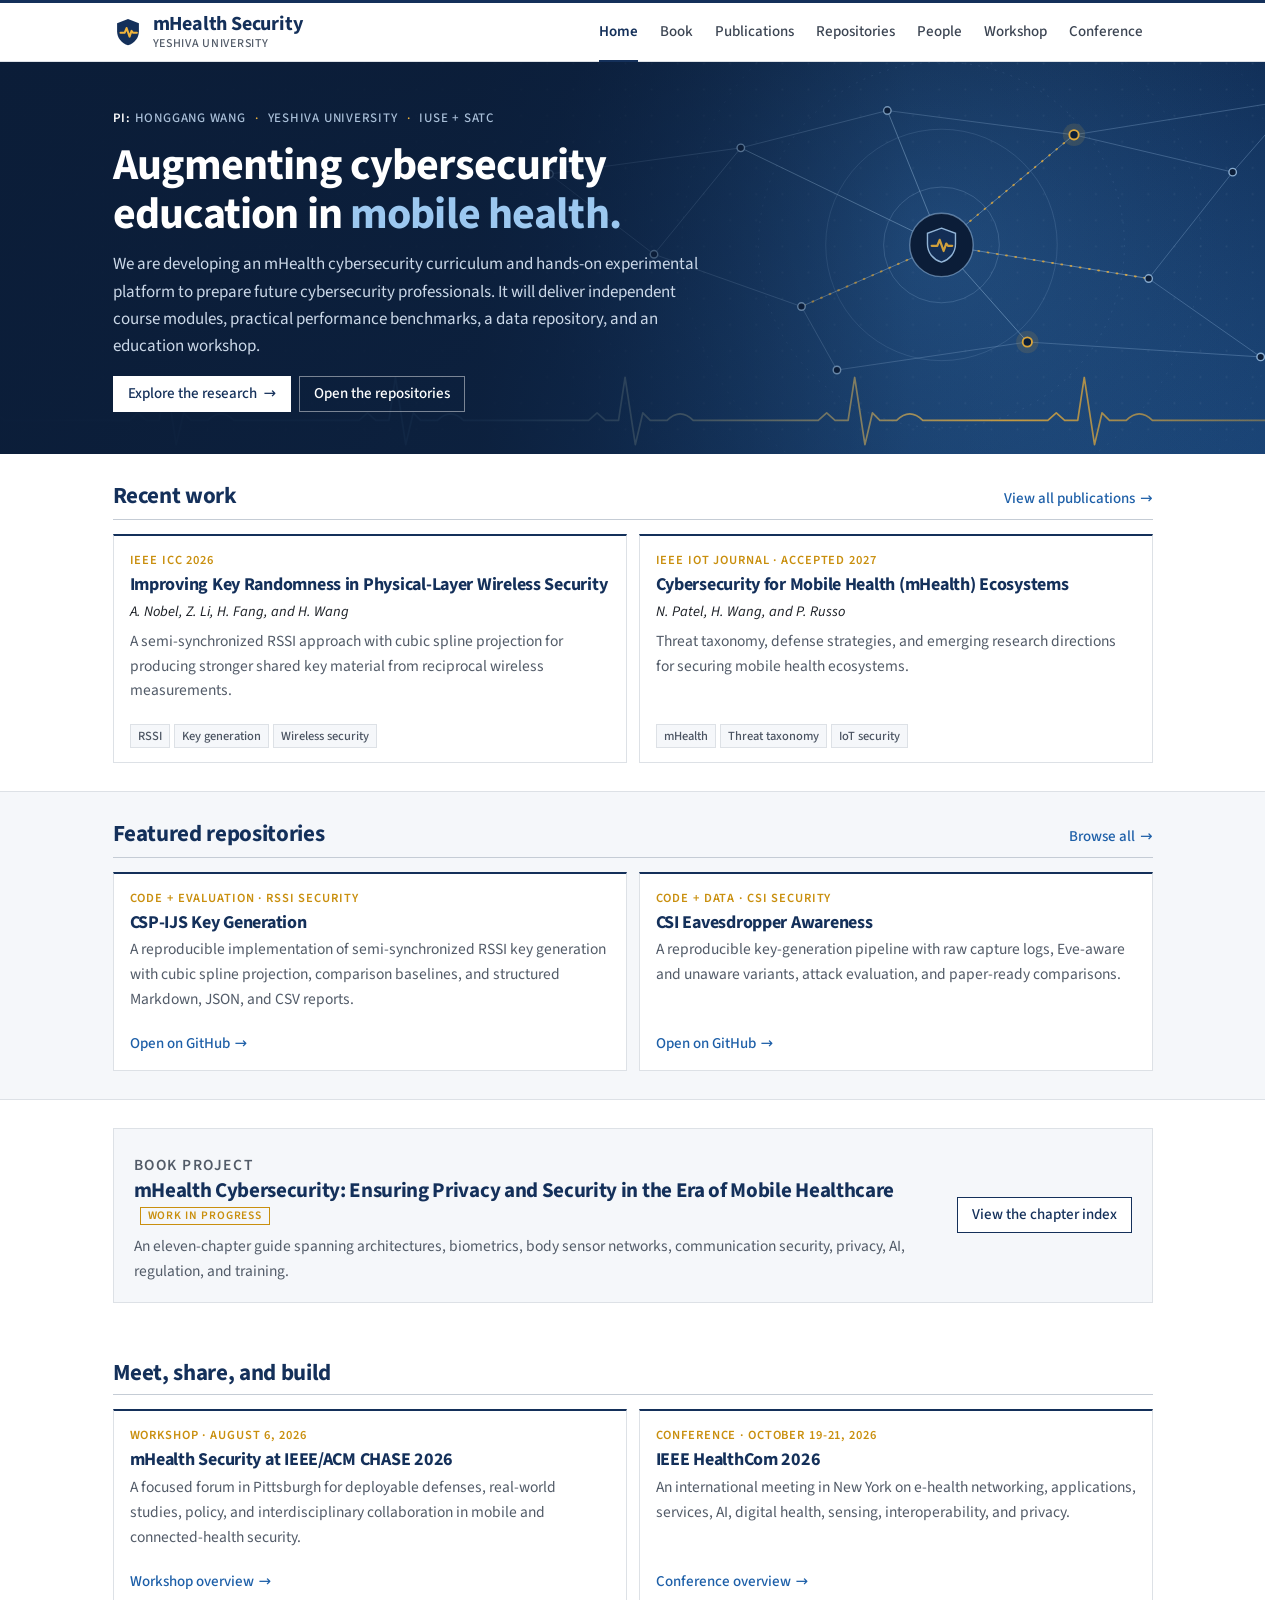
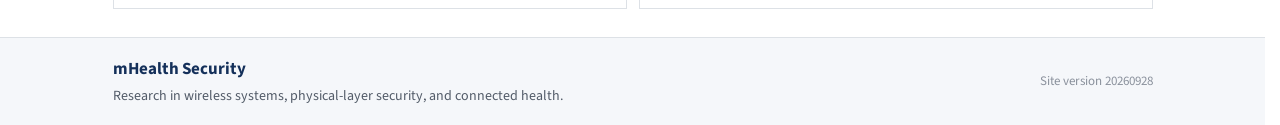
==== commit 7922c514: "design update and fixes" ====
--- a/index.html
+++ b/index.html
@@ -6,70 +6,67 @@
   <meta http-equiv="Cache-Control" content="no-cache, no-store, must-revalidate">
   <meta http-equiv="Pragma" content="no-cache">
   <meta http-equiv="Expires" content="0">
-  <title>mHealth Security | NSF Award 2428595</title>
-  <meta name="description" content="NSF-supported curriculum and experimental platform development for cybersecurity education in mobile health.">
-  <meta name="keywords" content="Project mHealth, project mhealth, mhealth project, mHealth Project, mhealth, mHealth, mHealth Security, mhealth security, mHealth Security Project, mobile health, mobile health cybersecurity, NSF award 2428595, NSF mHealth, wireless security research, physical-layer security, RSSI key generation, CSI eavesdropper awareness, cybersecurity curriculum, Yeshiva University, Honggang Wang">
+  <title>mHealth Security</title>
+  <meta name="description" content="Curriculum and experimental platform development for cybersecurity education in mobile health.">
+  <meta name="keywords" content="Project mHealth, project mhealth, mhealth project, mHealth Project, mhealth, mHealth, mHealth Security, mhealth security, mHealth Security Project, mobile health, mobile health cybersecurity, wireless security research, physical-layer security, RSSI key generation, CSI eavesdropper awareness, cybersecurity curriculum, Yeshiva University, Honggang Wang">
   <meta name="author" content="mHealth Security Project, Yeshiva University">
   <meta name="robots" content="index, follow">
   <meta name="google-site-verification" content="Qk5Y0kAhoHa6yoyvN5SX2Nt1vmmFH6s0yin-P7p3LM4" />
-  <meta name="theme-color" content="#112e51">
+  <meta name="theme-color" content="#14305a">
   <meta property="og:type" content="website">
   <meta property="og:title" content="mHealth Security">
   <meta property="og:description" content="Augmenting cybersecurity education in mobile health through curriculum and experimental platform development.">
   <meta name="twitter:card" content="summary">
-  <link rel="icon" href="assets/favicon.svg?v=20260723" type="image/svg+xml">
-  <link rel="stylesheet" href="assets/styles.css?v=20260723">
-  <script defer src="assets/site.js?v=20260723"></script>
+  <link rel="icon" href="assets/favicon.svg?v=20260928" type="image/svg+xml">
+  <link rel="stylesheet" href="assets/styles.css?v=20260928">
+  <script defer src="assets/site.js?v=20260928"></script>
 </head>
 <body>
   <a class="skip-link" href="#main">Skip to content</a>
   <header id="site-header"></header>
 
   <main id="main">
-    <section class="hero">
-      <img class="hero-illustration" src="assets/images/mhealth-security-hero.png?v=20260723" alt="Small groups of researchers and healthcare professionals communicating on a terrace overlooking New York City" width="1672" height="941" fetchpriority="high">
+    <section class="hero" aria-label="Project overview">
       <div class="container hero-grid">
-        <div class="reveal">
+        <div class="hero-copy">
+          <div class="award-facts" aria-label="Project information">
+            <span><b>PI:</b> Honggang Wang</span>
+            <span>Yeshiva University</span>
+            <span>IUSE + SaTC</span>
+          </div>
           <h1>Augmenting cybersecurity education in <span>mobile health.</span></h1>
           <p class="lead">We are developing an mHealth cybersecurity curriculum and hands-on experimental platform to prepare future cybersecurity professionals. It will deliver independent course modules, practical performance benchmarks, a data repository, and an education workshop.</p>
-          <div class="award-facts" aria-label="NSF award information">
-            <span><b>PI:</b> Honggang Wang</span>
-            <span>Yeshiva University</span>
-            <!-- <span>Aug. 2024-Jul. 2027</span> -->
-            <span>IUSE + SaTC</span>
-          </div>
           <div class="button-row">
-            <a class="button" href="publications.html?v=20260723">Explore the research <span aria-hidden="true">→</span></a>
-            <a class="button secondary" href="repositories.html?v=20260723">Open the repositories</a>
+            <a class="button" href="publications.html?v=20260928">Explore the research <span aria-hidden="true">→</span></a>
+            <a class="button secondary" href="repositories.html?v=20260928">Open the repositories</a>
           </div>
         </div>
-        <div class="signal-stage reveal"></div>
       </div>
     </section>
 
     <section class="section">
       <div class="container">
-        <div class="section-heading reveal">
+        <div class="section-heading">
           <div>
             <p class="eyebrow">Featured research</p>
             <h2>Recent work</h2>
           </div>
-          <a class="text-link" href="publications.html?v=20260723">View all publications</a>
+          <a class="text-link" href="publications.html?v=20260928">View all publications</a>
         </div>
         <div class="card-grid">
-          <article class="card reveal">
+          <article class="card">
             <p class="meta">IEEE ICC 2026</p>
             <h3>Improving Key Randomness in Physical-Layer Wireless Security</h3>
             <p class="authors">A. Nobel, Z. Li, H. Fang, and H. Wang</p>
             <p>A semi-synchronized RSSI approach with cubic spline projection for producing stronger shared key material from reciprocal wireless measurements.</p>
             <div class="tag-row"><span class="tag">RSSI</span><span class="tag">Key generation</span><span class="tag">Wireless security</span></div>
           </article>
-          <article class="card reveal">
-            <p class="meta">IEEE FINE 2026</p>
-            <h3>Towards Eavesdropper Awareness in CSI-Based Key Generation</h3>
-            <p class="authors">A. Nobel, H. Wang, and H. Fang</p>
-            <p>An Eve-aware channel-selection framework that examines how CSI features can preserve Alice-Bob agreement while reducing information exposed to eavesdroppers.</p>
-            <div class="tag-row"><span class="tag">CSI</span><span class="tag">Eavesdropper awareness</span><span class="tag">Reproducibility</span></div>
+          <article class="card">
+            <p class="meta">IEEE IoT Journal · Accepted 2027</p>
+            <h3>Cybersecurity for Mobile Health (mHealth) Ecosystems</h3>
+            <p class="authors">N. Patel, H. Wang, and P. Russo</p>
+            <p>Threat taxonomy, defense strategies, and emerging research directions for securing mobile health ecosystems.</p>
+            <div class="tag-row"><span class="tag">mHealth</span><span class="tag">Threat taxonomy</span><span class="tag">IoT security</span></div>
           </article>
         </div>
       </div>
@@ -77,23 +74,21 @@
 
     <section class="section section-alt">
       <div class="container">
-        <div class="section-heading reveal">
+        <div class="section-heading">
           <div>
             <p class="eyebrow">Open research</p>
             <h2>Featured repositories</h2>
           </div>
-          <a class="text-link" href="repositories.html?v=20260723">Browse all</a>
+          <a class="text-link" href="repositories.html?v=20260928">Browse all</a>
         </div>
         <div class="card-grid">
-          <article class="card reveal">
-            <div class="card-icon" aria-hidden="true">∿</div>
+          <article class="card">
             <p class="meta">Code + evaluation · RSSI security</p>
             <h3>CSP-IJS Key Generation</h3>
             <p>A reproducible implementation of semi-synchronized RSSI key generation with cubic spline projection, comparison baselines, and structured Markdown, JSON, and CSV reports.</p>
             <a class="text-link" href="https://github.com/anoted/RSSI_Keygen_CSP_IJS" target="_blank" rel="noopener noreferrer">Open on GitHub</a>
           </article>
-          <article class="card reveal">
-            <div class="card-icon" aria-hidden="true">◇</div>
+          <article class="card">
             <p class="meta">Code + data · CSI security</p>
             <h3>CSI Eavesdropper Awareness</h3>
             <p>A reproducible key-generation pipeline with raw capture logs, Eve-aware and unaware variants, attack evaluation, and paper-ready comparisons.</p>
@@ -104,36 +99,36 @@
     </section>
 
     <section class="section-tight">
-      <div class="container feature-band reveal">
+      <div class="container feature-band">
         <div>
           <p class="eyebrow">Book project</p>
           <h2>mHealth Cybersecurity: Ensuring Privacy and Security in the Era of Mobile Healthcare <span class="wip">Work in Progress</span></h2>
           <p>An eleven-chapter guide spanning architectures, biometrics, body sensor networks, communication security, privacy, AI, regulation, and training.</p>
         </div>
-        <a class="button light" href="book.html?v=20260723">View the chapter index</a>
+        <a class="button light" href="book.html?v=20260928">View the chapter index</a>
       </div>
     </section>
 
     <section class="section">
       <div class="container">
-        <div class="section-heading reveal">
+        <div class="section-heading">
           <div>
             <p class="eyebrow">Community</p>
             <h2>Meet, share, and build</h2>
           </div>
         </div>
         <div class="card-grid">
-          <article class="card reveal">
+          <article class="card">
             <p class="meta">Workshop · August 6, 2026</p>
             <h3>mHealth Security at IEEE/ACM CHASE 2026</h3>
             <p>A focused forum in Pittsburgh for deployable defenses, real-world studies, policy, and interdisciplinary collaboration in mobile and connected-health security.</p>
-            <a class="text-link" href="workshop.html?v=20260723">Workshop overview</a>
+            <a class="text-link" href="workshop.html?v=20260928">Workshop overview</a>
           </article>
-          <article class="card reveal">
+          <article class="card">
             <p class="meta">Conference · October 19-21, 2026</p>
             <h3>IEEE HealthCom 2026</h3>
             <p>An international meeting in New York on e-health networking, applications, services, AI, digital health, sensing, interoperability, and privacy.</p>
-            <a class="text-link" href="conference.html?v=20260723">Conference overview</a>
+            <a class="text-link" href="conference.html?v=20260928">Conference overview</a>
           </article>
         </div>
       </div>
--- a/assets/styles.css
+++ b/assets/styles.css
@@ -1,48 +1,42 @@
 @font-face {
-  font-family: "Public Sans";
-  src: url("fonts/PublicSans-Regular.woff2") format("woff2");
+  font-family: "Source Sans 3";
+  src: url("fonts/SourceSans3-Variable.woff2") format("woff2-variations"), url("fonts/SourceSans3-Variable.woff2") format("woff2");
   font-style: normal;
-  font-weight: 400;
+  font-weight: 200 900;
   font-display: swap;
 }
 @font-face {
-  font-family: "Public Sans";
-  src: url("fonts/PublicSans-Medium.woff2") format("woff2");
-  font-style: normal;
-  font-weight: 500;
+  font-family: "Source Sans 3";
+  src: url("fonts/SourceSans3-Variable-Italic.woff2") format("woff2-variations"), url("fonts/SourceSans3-Variable-Italic.woff2") format("woff2");
+  font-style: italic;
+  font-weight: 200 900;
   font-display: swap;
 }
-@font-face {
-  font-family: "Public Sans";
-  src: url("fonts/PublicSans-SemiBold.woff2") format("woff2");
-  font-style: normal;
-  font-weight: 600;
-  font-display: swap;
-}
 
 :root {
-  --navy: #112e51;
-  --navy-2: #205493;
-  --ink: #212121;
-  --muted: #5b616b;
-  --teal: #0071bc;
-  --accent: #ffbe2e;
-  --mint: #e1f3f8;
-  --ice: #f5fbfc;
-  --paper: #ffffff;
-  --line: #d6d7d9;
-  --coral: #e31c3d;
+  --navy: #14305a;
+  --navy-deep: #0b1d38;
+  --link: #1d5fa8;
+  --gold: #c98f0e;
+  --gold-soft: #f0b43c;
+  --ink: #1a1e24;
+  --muted: #525b68;
+  --faint: #8a919c;
+  --rule: #dde1e6;
+  --rule-strong: #c5ccd5;
+  --soft: #f5f7fa;
+  --tint: #eaf1f9;
   --white: #ffffff;
-  --shadow: 0 12px 28px rgba(17, 46, 81, .10);
-  --shadow-soft: 0 4px 14px rgba(17, 46, 81, .07);
-  --radius: 0;
-  --max: 1180px;
-}
-
+  --sans: "Source Sans 3", "Source Sans Pro", system-ui, -apple-system, "Segoe UI", Arial, sans-serif;
+  --max: 1040px;
+  --gutter: 20px;
+}
+
+/* ---------- Base ---------- */
 * { box-sizing: border-box; }
-html {
-  scroll-behavior: smooth;
-  width: 100%;
+html { scroll-behavior: smooth; width: 100%; scrollbar-gutter: stable; }
+@supports not (scrollbar-gutter: stable) {
+  html { overflow-y: scroll; }
 }
 body {
   margin: 0;
@@ -52,25 +46,23 @@
   overflow-x: hidden;
   display: flex;
   flex-direction: column;
-  cursor: url("cursor-default.svg?v=20260723") 3 2, auto;
   color: var(--ink);
-  background: var(--paper);
-  font-family: "Public Sans", system-ui, -apple-system, "Segoe UI", Arial, sans-serif;
-  font-size: 16px;
-  line-height: 1.65;
+  background: var(--white);
+  font-family: var(--sans);
+  font-size: 16.5px;
+  line-height: 1.6;
+  font-kerning: normal;
+  text-rendering: optimizeLegibility;
   -webkit-font-smoothing: antialiased;
-}
-a,
-button,
-summary {
-  cursor: url("cursor-pointer.svg?v=20260723") 13 2, pointer;
 }
 main { flex: 1 0 auto; }
 #site-footer { flex-shrink: 0; }
 body.menu-open { overflow: hidden; }
-a { color: inherit; }
+a { color: var(--link); text-decoration: none; }
+a:hover { text-decoration: underline; text-underline-offset: 2px; }
 img { max-width: 100%; display: block; }
 button, input { font: inherit; }
+:focus-visible { outline: 2px solid var(--link); outline-offset: 2px; }
 .sr-only {
   position: absolute;
   width: 1px;
@@ -89,667 +81,526 @@
   z-index: 100;
   transform: translateY(-150%);
   background: var(--navy);
-  color: white;
-  padding: 10px 16px;
-  border-radius: 0;
+  color: var(--white);
+  padding: 8px 14px;
 }
 .skip-link:focus { transform: translateY(0); }
 
+h1, h2, h3, h4 {
+  margin: 0;
+  color: var(--navy);
+  font-weight: 700;
+  line-height: 1.2;
+  letter-spacing: -.015em;
+}
+h1 { font-size: clamp(30px, 3.6vw, 38px); letter-spacing: -.02em; }
+h2 { font-size: 23px; }
+h3 { font-size: 18px; }
+p { margin: 0 0 .8em; }
+p:last-child { margin-bottom: 0; }
+
+/* ---------- Header ---------- */
 #site-header {
   position: sticky;
   top: 0;
   z-index: 50;
-  border-bottom: 1px solid var(--navy-2);
-  background: rgba(17, 46, 81, .98);
-  backdrop-filter: blur(18px);
+  border-top: 3px solid var(--navy);
+  border-bottom: 1px solid var(--rule);
+  background: rgba(255, 255, 255, .97);
+  backdrop-filter: blur(10px);
 }
 .nav-wrap {
-  width: min(calc(100% - 40px), var(--max));
-  height: 60px;
+  width: min(calc(100% - 2 * var(--gutter)), var(--max));
+  height: 58px;
   margin: 0 auto;
-  display: grid;
-  grid-template-columns: auto 1fr;
+  display: flex;
   align-items: center;
-  gap: 28px;
+  justify-content: space-between;
+  gap: 24px;
 }
 .brand {
   display: inline-flex;
   align-items: center;
-  gap: 11px;
-  color: var(--white);
+  gap: 10px;
+  color: var(--navy);
   text-decoration: none;
-  font-size: 18px;
-  font-weight: 600;
-  letter-spacing: -.02em;
   white-space: nowrap;
 }
-.brand b { color: var(--accent); }
-.brand-mark { width: 38px; height: 38px; }
-.brand-mark svg { width: 100%; }
-.brand-mark rect { fill: var(--white); }
-.brand-mark path {
-  fill: none;
-  stroke: var(--teal);
-  stroke-width: 3;
-  stroke-linecap: round;
-  stroke-linejoin: round;
-}
+.brand:hover { text-decoration: none; }
+.brand-mark { width: 30px; height: 30px; flex: none; }
+.brand-mark svg { width: 100%; height: 100%; display: block; }
+.brand-text { display: flex; flex-direction: column; line-height: 1.1; }
+.brand-name { font-size: 20px; font-weight: 700; letter-spacing: -.01em; }
+.brand-sub { margin-top: 2px; color: var(--muted); font-size: 12px; font-weight: 500; letter-spacing: .06em; text-transform: uppercase; }
 .primary-nav {
   display: flex;
-  justify-content: center;
   align-items: stretch;
-  height: 60px;
-  gap: 6px;
+  height: 58px;
+  gap: 2px;
 }
 .primary-nav a {
   position: relative;
-  display: grid;
-  place-items: center;
-  padding: 0 11px;
-  color: #d9e8f2;
+  display: flex;
+  align-items: center;
+  padding: 0 10px;
+  color: #3b4452;
+  font-size: 15px;
+  font-weight: 500;
   text-decoration: none;
-  font-size: 14px;
-  font-weight: 500;
-  transition: color .2s ease;
 }
 .primary-nav a::after {
   content: "";
   position: absolute;
-  left: 50%;
-  right: 50%;
+  left: 10px;
+  right: 10px;
   bottom: -1px;
-  height: 3px;
-  border-radius: 0;
-  background: var(--teal);
-  transition: left .2s ease, right .2s ease;
-}
-.primary-nav a:hover,
-.primary-nav a.active { color: var(--white); }
-.primary-nav a:hover::after,
-.primary-nav a.active::after { left: 10px; right: 10px; }
+  height: 2px;
+  background: transparent;
+}
+.primary-nav a:hover { color: var(--navy); }
+.primary-nav a:hover::after { background: var(--rule-strong); }
+.primary-nav a.active { color: var(--navy); font-weight: 600; }
+.primary-nav a.active::after { background: var(--navy); }
 .menu-toggle {
   display: none;
-  width: 44px;
-  height: 44px;
-  border: 1px solid #6f91ad;
-  border-radius: 0;
-  background: transparent;
-  padding: 10px;
+  width: 40px;
+  height: 40px;
+  border: 1px solid var(--rule-strong);
+  background: var(--white);
+  padding: 9px;
+  cursor: pointer;
 }
 .menu-toggle span:not(.sr-only) {
   display: block;
   height: 2px;
-  margin: 5px 0;
-  border-radius: 2px;
-  background: var(--white);
-}
-
-.container { width: min(calc(100% - 40px), var(--max)); margin-inline: auto; }
-.section { padding: 26px 0; }
-.section-tight { padding: 18px 0; }
-.section-alt { background: var(--ice); }
+  margin: 4px 0;
+  background: var(--navy);
+}
+
+/* ---------- Layout primitives ---------- */
+.container { width: min(calc(100% - 2 * var(--gutter)), var(--max)); margin-inline: auto; }
+.section { padding: 28px 0; }
+.section-tight { padding: 28px 0; }
+.section-alt { background: var(--soft); border-top: 1px solid var(--rule); border-bottom: 1px solid var(--rule); }
 .eyebrow {
-  display: inline-flex;
-  align-items: center;
-  gap: 8px;
-  margin: 0 0 8px;
-  color: var(--teal);
-  font-size: 12px;
+  margin: 0 0 4px;
+  color: var(--muted);
+  font-size: 12.5px;
   font-weight: 600;
-  letter-spacing: .13em;
+  letter-spacing: .1em;
   text-transform: uppercase;
 }
-.eyebrow::before {
-  display: none;
-}
-h1, h2, h3, h4 {
-  margin: 0;
-  color: var(--navy);
-  font-weight: 600;
-  line-height: 1.12;
-  letter-spacing: -.035em;
-}
-h1 { font-size: clamp(40px, 5vw, 64px); }
-h2 { font-size: clamp(28px, 3.5vw, 40px); }
-h3 { font-size: 22px; }
-p { margin: 0 0 1em; }
 .lead {
   max-width: 720px;
-  color: #435664;
-  font-size: clamp(18px, 2vw, 21px);
-  line-height: 1.65;
+  color: #3e4754;
+  font-size: 17.5px;
+  line-height: 1.6;
 }
 .section-heading {
   display: flex;
   justify-content: space-between;
-  align-items: end;
+  align-items: baseline;
   gap: 16px;
-  margin-bottom: 10px;
-}
-.section-heading p { max-width: 590px; color: var(--muted); margin: 0; }
+  margin-bottom: 14px;
+  padding-bottom: 8px;
+  border-bottom: 1px solid var(--rule-strong);
+}
+.section-heading .eyebrow { display: none; }
+.section-heading p { max-width: 520px; margin: 0; color: var(--muted); font-size: 15px; }
 .text-link {
   display: inline-flex;
   align-items: center;
-  gap: 8px;
-  color: var(--teal);
-  font-weight: 600;
-  text-decoration: none;
-}
-.text-link::after { content: "→"; transition: transform .2s ease; }
-.text-link:hover::after { transform: translateX(4px); }
-.button-row { display: flex; flex-wrap: wrap; gap: 10px; margin-top: 20px; }
+  gap: 5px;
+  color: var(--link);
+  font-size: 15px;
+  font-weight: 500;
+  white-space: nowrap;
+}
+.text-link::after { content: "→"; }
+.button-row { display: flex; flex-wrap: wrap; gap: 8px; margin-top: 16px; }
 .button {
   display: inline-flex;
   align-items: center;
   justify-content: center;
-  gap: 9px;
-  min-height: 44px;
-  padding: 0 18px;
+  gap: 7px;
+  min-height: 36px;
+  padding: 0 14px;
   border: 1px solid var(--navy);
-  border-radius: 0;
   background: var(--navy);
-  color: white;
-  font-weight: 600;
+  color: var(--white);
+  font-size: 15px;
+  font-weight: 500;
   text-decoration: none;
-  box-shadow: 0 9px 22px rgba(17, 46, 81, .14);
-  transition: transform .2s ease, background .2s ease;
-}
-.button:hover { transform: translateY(-2px); background: var(--navy-2); }
-.button.secondary {
-  background: transparent;
-  color: var(--navy);
-  box-shadow: none;
-}
-.button.secondary:hover { background: var(--white); }
-.button.light { background: white; color: var(--navy); border-color: white; }
-.button svg { width: 18px; fill: currentColor; }
-.tag-row { display: flex; flex-wrap: wrap; gap: 6px; margin-top: 12px; }
+  transition: background .15s ease, color .15s ease;
+}
+.button:hover { background: var(--navy-deep); text-decoration: none; }
+.button.secondary { background: var(--white); color: var(--navy); border-color: var(--rule-strong); }
+.button.secondary:hover { border-color: var(--navy); background: var(--white); }
+.button.light { background: var(--white); color: var(--navy); border-color: var(--navy); }
+.button.light:hover { background: var(--navy); color: var(--white); }
+.tag-row { display: flex; flex-wrap: wrap; gap: 4px; margin-top: 8px; }
 .tag {
   display: inline-flex;
-  padding: 5px 10px;
-  border: 1px solid #c8dfe2;
-  border-radius: 0;
-  background: rgba(255, 255, 255, .75);
-  color: var(--teal);
-  font-size: 12px;
-  font-weight: 600;
-}
-
+  padding: 1px 7px;
+  border: 1px solid var(--rule);
+  background: var(--soft);
+  color: #4a5361;
+  font-size: 12.5px;
+  font-weight: 500;
+}
+
+/* ---------- Home hero ---------- */
 .hero {
   position: relative;
   overflow: hidden;
-  padding: 28px 0 24px;
-  background:
-    radial-gradient(circle at 78% 25%, rgba(2, 191, 231, .10), transparent 24%),
-    linear-gradient(145deg, #ffffff 0%, #f5fbfc 58%, #e1f3f8 100%);
-}
-.hero::after {
-  content: "";
-  position: absolute;
-  left: -12%;
-  right: -12%;
-  bottom: -120px;
-  height: 260px;
-  border: 1px solid rgba(0, 113, 188, .13);
-  border-radius: 50%;
-  box-shadow: 0 -28px 0 rgba(0, 113, 188, .035), 0 -56px 0 rgba(0, 113, 188, .025);
+  padding: 46px 0 42px;
+  background: var(--navy-deep) url("images/hero-network.svg?v=20260928") 70% center / cover no-repeat;
+  color: var(--white);
 }
 .hero::before {
   content: "";
   position: absolute;
   inset: 0;
-  z-index: 1;
-  background: linear-gradient(to right, rgba(0, 62, 143, 0.9) 0%, rgba(0, 62, 143, 0.9) 56%, rgba(0, 62, 143, 0.9) 56%);
-}
-.hero-grid {
-  position: relative;
-  z-index: 2;
-  display: grid;
-  grid-template-columns: 1.08fr .92fr;
-  align-items: center;
-  gap: 24px;
-}
-.hero h1 { color: var(--white); }
-.hero h1 span { color: #7fc7f0; }
-.hero .lead { max-width: 650px; margin-top: 18px; color: #d9e8f2; }
-.hero .button.secondary { background: var(--white); }
+  background: linear-gradient(90deg, rgba(11, 29, 56, .96) 0%, rgba(11, 29, 56, .86) 38%, rgba(11, 29, 56, .15) 72%, rgba(11, 29, 56, 0) 100%);
+}
+.hero-grid { position: relative; z-index: 1; }
+.hero-copy { max-width: 600px; }
+.hero h1 { color: var(--white); font-size: clamp(32px, 4vw, 44px); font-weight: 700; line-height: 1.12; letter-spacing: -.02em; }
+.hero h1 span { color: #9cc8f0; }
+.hero .lead { margin-top: 12px; color: #cbd8e8; font-size: 17px; }
+.hero .button { background: var(--white); color: var(--navy); border-color: var(--white); }
+.hero .button:hover { background: #e6eef8; }
+.hero .button.secondary { background: transparent; color: var(--white); border-color: rgba(255, 255, 255, .45); }
+.hero .button.secondary:hover { border-color: var(--white); background: rgba(255, 255, 255, .08); }
 .award-facts {
   display: flex;
   flex-wrap: wrap;
-  gap: 6px 0;
-  margin-top: 13px;
-  color: var(--muted);
-  font-size: 12px;
-}
-.hero .award-facts { color: #d9e8f2; }
-.award-facts span {
-  padding: 0 10px;
-  border-left: 1px solid var(--line);
-}
-.award-facts span:first-child { padding-left: 0; border-left: 0; }
-.award-facts b { color: var(--navy); font-weight: 600; }
-.hero .award-facts b { color: var(--white); }
-.signal-stage {
-  position: relative;
-  min-height: 292px;
-  display: grid;
-  place-items: center;
-}
-.hero-illustration {
-  position: absolute;
-  inset: 0;
-  z-index: 0;
-  width: 100%;
-  height: 100%;
-  object-fit: cover;
-}
-
-.card-grid { display: grid; grid-template-columns: repeat(2, 1fr); gap: 8px; }
-.card-grid.three { grid-template-columns: repeat(3, 1fr); }
+  margin-bottom: 12px;
+  color: #a9bfd8;
+  font-size: 13px;
+  font-weight: 500;
+  letter-spacing: .06em;
+  text-transform: uppercase;
+}
+.award-facts span + span::before { content: "·"; margin: 0 9px; color: var(--gold-soft); }
+.award-facts b { color: var(--white); font-weight: 600; }
+
+/* ---------- Entries (cards) ---------- */
+.card-grid { display: grid; grid-template-columns: repeat(2, minmax(0, 1fr)); gap: 12px; }
+.card-grid.three { grid-template-columns: repeat(3, minmax(0, 1fr)); }
 .card {
   display: flex;
   flex-direction: column;
   height: 100%;
-  position: relative;
-  overflow: hidden;
-  padding: 14px;
-  border: 1px solid var(--line);
-  border-radius: var(--radius);
-  background: white;
-  box-shadow: var(--shadow-soft);
-}
-.card::before {
-  content: "";
-  position: absolute;
-  top: 0;
-  left: 0;
-  width: 100%;
-  height: 4px;
-  background: linear-gradient(90deg, var(--teal), var(--accent));
-  transform: scaleX(0);
-  transform-origin: left;
-  transition: transform .3s ease;
-}
-.card:hover::before { transform: scaleX(1); }
-.card p { color: var(--muted); }
+  padding: 14px 16px;
+  border: 1px solid var(--rule);
+  border-top: 2px solid var(--navy);
+  background: var(--white);
+}
+.card p { color: var(--muted); font-size: 15.5px; }
 .card .meta {
-  margin-bottom: 14px;
-  color: var(--teal);
-  font-size: 12px;
+  margin-bottom: 4px;
+  color: var(--gold);
+  font-size: 12.5px;
   font-weight: 600;
-  letter-spacing: .08em;
+  letter-spacing: .07em;
   text-transform: uppercase;
 }
-.card-icon {
-  width: 48px;
-  height: 48px;
-  display: grid;
-  place-items: center;
-  margin-bottom: 8px;
-  border-radius: 0;
-  background: var(--mint);
-  color: var(--teal);
-  font-size: 22px;
-}
-.card h3 { margin-bottom: 12px; }
-.card .authors { margin: -6px 0 10px; color: var(--muted); font-size: 12.5px; font-style: italic; }
-.card .text-link { margin-top: 10px; }
+.card h3 { margin-bottom: 4px; }
+.card .authors { margin: 0 0 6px; color: var(--ink); font-size: 14.5px; font-style: italic; }
+.card .text-link { margin-top: auto; padding-top: 8px; align-self: flex-start; }
+.card .tag-row { margin-top: auto; padding-top: 8px; }
+
 .feature-band {
   display: grid;
   grid-template-columns: 1fr auto;
   align-items: center;
-  gap: 34px;
-  padding: 18px;
-  border-radius: 0;
-  background: var(--navy);
-  color: white;
-  box-shadow: var(--shadow);
-}
-.feature-band h2 { color: white; font-size: clamp(28px, 4vw, 43px); }
-.feature-band p { margin: 13px 0 0; color: #c9dbe6; }
+  gap: 24px;
+  padding: 18px 20px;
+  border: 1px solid var(--rule);
+  background: var(--soft);
+}
+.feature-band h2 { font-size: 21px; }
+.feature-band p { margin: 6px 0 0; color: var(--muted); font-size: 15.5px; }
 .wip {
-  display: inline-flex;
-  margin-left: 9px;
-  padding: 5px 9px;
-  vertical-align: middle;
-  border: 1px solid rgba(255,255,255,.35);
-  border-radius: 0;
-  color: var(--accent);
-  font-size: 11px;
+  display: inline-block;
+  margin-left: 6px;
+  padding: 1px 7px;
+  vertical-align: 3px;
+  border: 1px solid var(--gold);
+  color: var(--gold);
+  font-size: 11.5px;
   font-weight: 600;
   letter-spacing: .08em;
   text-transform: uppercase;
 }
 
+/* ---------- Inner page header ---------- */
 .page-hero {
-  position: relative;
-  overflow: hidden;
-  padding: 26px 0 22px;
-  background: linear-gradient(145deg, #ffffff, #e1f3f8);
-  border-bottom: 1px solid var(--line);
-}
-.page-hero::after {
-  content: "";
-  position: absolute;
-  width: 340px;
-  height: 340px;
-  right: 7%;
-  top: -170px;
-  border: 1px solid rgba(0,113,188,.15);
-  border-radius: 50%;
-  box-shadow: 0 0 0 48px rgba(0,113,188,.03), 0 0 0 96px rgba(0,113,188,.025);
-}
-.page-hero .container { position: relative; z-index: 2; }
-.page-hero h1 { max-width: 880px; font-size: clamp(38px, 5vw, 58px); }
-.page-hero .lead { margin-top: 8px; }
+  padding: 26px 0 20px;
+  border-bottom: 1px solid var(--rule);
+  background: var(--soft);
+}
+.page-hero .eyebrow { color: var(--gold); }
+.page-hero .lead { margin-top: 6px; font-size: 17px; }
 .breadcrumbs {
   display: flex;
-  gap: 8px;
-  margin-bottom: 8px;
+  gap: 6px;
+  margin-bottom: 10px;
+  color: var(--faint);
+  font-size: 13.5px;
+}
+.breadcrumbs a { color: var(--link); }
+
+/* ---------- Publications ---------- */
+.publication-list {
+  counter-reset: pub;
+  border-top: 1px solid var(--rule-strong);
+}
+.publication {
+  counter-increment: pub;
+  display: grid;
+  grid-template-columns: 34px minmax(0, 1fr) auto;
+  gap: 14px;
+  align-items: baseline;
+  padding: 12px 0;
+  border-bottom: 1px solid var(--rule);
+  font-size: 16px;
+  line-height: 1.55;
+}
+.publication::before {
+  content: "[" counter(pub) "]";
   color: var(--muted);
-  font-size: 13px;
-  font-weight: 500;
-}
-.breadcrumbs a { color: var(--teal); text-decoration: none; }
-
-.publication-list {
-  display: grid;
-  gap: 0;
-  border-top: 1px solid var(--line);
-}
-.publication {
-  display: grid;
-  grid-template-columns: minmax(0, 1fr) auto;
-  gap: 14px;
-  align-items: start;
-  padding: 13px 0;
-  border: 0;
-  border-bottom: 1px solid var(--line);
-  border-radius: 0;
-  background: transparent;
+  font-variant-numeric: tabular-nums;
 }
 .publication p { margin: 0; }
 .publication cite { font-style: normal; }
+.publication cite em { font-style: italic; }
 .pub-status {
   display: inline-flex;
   white-space: nowrap;
-  padding: 5px 9px;
-  border-radius: 0;
-  background: var(--mint);
-  color: var(--teal);
-  font-size: 11px;
+  padding: 1px 7px;
+  border: 1px solid #c9d8ea;
+  background: var(--tint);
+  color: var(--navy);
+  font-size: 12px;
   font-weight: 600;
-  letter-spacing: .06em;
-  text-transform: uppercase;
-}
-.pub-status.review { background: #fff3db; color: #946114; }
+  letter-spacing: .04em;
+}
+.pub-status.review { border-color: #ecd6a6; background: #fdf6e6; color: #86600f; }
 .notice {
-  margin-bottom: 26px;
-  padding: 14px 18px;
-  border-left: 3px solid var(--coral);
-  border-radius: 0;
-  background: #fff7f5;
-  color: #6a504b;
-  font-size: 14px;
-}
-
-.repo-list {
-  display: grid;
-  grid-template-columns: repeat(3, minmax(0, 1fr));
-  gap: 8px;
-}
+  margin-bottom: 16px;
+  padding: 10px 14px;
+  border: 1px solid #ecd6a6;
+  background: #fdf8ec;
+  color: #5b4a2a;
+  font-size: 15px;
+}
+
+/* ---------- Repositories ---------- */
+.repo-list { border-top: 1px solid var(--rule-strong); }
 .repo-card {
   display: grid;
-  grid-template-columns: 46px minmax(0, 1fr);
-  grid-template-rows: 1fr auto;
-  gap: 10px 12px;
+  grid-template-columns: 36px minmax(0, 1fr) auto;
+  gap: 16px;
   align-items: start;
-  height: 100%;
-  padding: 14px;
-  border: 1px solid var(--line);
-  border-radius: var(--radius);
-  background: white;
-  box-shadow: var(--shadow-soft);
+  padding: 16px 0;
+  border-bottom: 1px solid var(--rule);
 }
 .repo-icon {
-  width: 46px;
-  height: 46px;
+  width: 36px;
+  height: 36px;
   display: grid;
   place-items: center;
-  border-radius: 0;
-  background: var(--navy);
-  color: var(--accent);
-}
-.repo-icon svg { width: 24px; fill: none; stroke: currentColor; stroke-width: 1.8; stroke-linecap: round; stroke-linejoin: round; }
-.repo-card > div:nth-child(2) { grid-column: 2; min-width: 0; }
-.repo-card h2 { font-size: 20px; word-break: break-word; }
-.repo-card p { margin: 7px 0 0; color: var(--muted); font-size: 14px; line-height: 1.5; }
-.repo-card .tag-row { gap: 4px; margin-top: 9px; }
-.repo-card .tag { padding: 3px 6px; font-size: 11px; }
-.repo-action {
-  grid-column: 1 / -1;
-  align-self: end;
-  margin-top: auto;
-}
-.repo-action .button { width: 100%; min-height: 38px; padding: 0 12px; font-size: 13px; }
-
-.people-grid { display: grid; grid-template-columns: repeat(2, 1fr); gap: 8px; }
+  border: 1px solid #c9d8ea;
+  background: var(--tint);
+  color: var(--navy);
+}
+.repo-icon svg { width: 20px; fill: none; stroke: currentColor; stroke-width: 1.8; stroke-linecap: round; stroke-linejoin: round; }
+.repo-card h2 {
+  font-size: 16.5px;
+  font-weight: 700;
+  word-break: break-word;
+}
+.repo-card p { margin: 4px 0 0; color: var(--muted); font-size: 15.5px; line-height: 1.55; }
+.repo-card .tag-row { margin-top: 8px; }
+.repo-action { align-self: center; }
+.repo-action .button { min-height: 32px; padding: 0 12px; font-size: 14px; white-space: nowrap; }
+
+/* ---------- People ---------- */
+.people-grid { display: grid; grid-template-columns: repeat(2, minmax(0, 1fr)); gap: 12px; }
 .person-card {
-  display: flex;
-  flex-direction: column;
-  height: 100%;
-  overflow: hidden;
-  border: 1px solid var(--line);
-  border-radius: 0;
-  background: white;
-  box-shadow: var(--shadow-soft);
-}
-.person-photo { position: relative; height: 320px; background: var(--ice); overflow: hidden; }
-.person-photo img { width: 100%; height: 100%; object-fit: cover; object-position: center; transition: transform .5s ease; }
-.person-card:hover .person-photo img { transform: scale(1.025); }
+  display: grid;
+  grid-template-columns: 128px minmax(0, 1fr);
+  gap: 16px;
+  padding: 14px;
+  border: 1px solid var(--rule);
+  background: var(--white);
+}
+.person-photo { width: 128px; aspect-ratio: 4 / 5; overflow: hidden; background: var(--soft); border: 1px solid var(--rule); }
+.person-photo img { width: 100%; height: 100%; object-fit: cover; object-position: center 25%; }
 .person-card:first-child .person-photo img { object-position: 62% 34%; }
-.person-body { display: flex; flex-direction: column; flex: 1 1 auto; padding: 14px; }
-.person-role { color: var(--teal); font-size: 12px; font-weight: 600; letter-spacing: .09em; text-transform: uppercase; }
-.person-body h2 { margin: 8px 0 12px; font-size: 31px; }
-.person-body p { color: var(--muted); }
-.affiliation { padding-top: 18px; border-top: 1px solid var(--line); color: #40525f !important; }
-.person-links { display: flex; flex-wrap: wrap; gap: 10px 18px; margin-top: auto; padding-top: 18px; }
-.person-links a { color: var(--teal); font-size: 14px; font-weight: 500; text-decoration: none; }
-.photo-credit { margin-top: 14px; color: #87949d; font-size: 12px; }
+.person-body { display: flex; flex-direction: column; min-width: 0; }
+.person-role { color: var(--gold); font-size: 12px; font-weight: 600; letter-spacing: .08em; text-transform: uppercase; }
+.person-body h2 { margin: 2px 0 6px; font-size: 21px; }
+.person-body p { color: var(--muted); font-size: 15px; line-height: 1.55; }
+.affiliation { margin-top: 2px; padding-top: 8px; border-top: 1px solid var(--rule); color: #444d5a !important; font-size: 14px !important; }
+.affiliation strong { color: var(--ink); font-weight: 600; }
+.person-links { display: flex; flex-wrap: wrap; gap: 4px 14px; margin-top: auto; padding-top: 8px; }
+.person-links a { font-size: 14.5px; font-weight: 500; }
+.photo-credit { margin-top: 12px; color: var(--faint); font-size: 13px; }
 .photo-credit a { color: inherit; }
 
-.book-intro {
-  display: block;
-  max-width: 860px;
-}
-.book-summary {
-  padding: 22px;
-  border-radius: 0;
-  background: var(--navy);
-  color: white;
-}
-.book-summary h2 { color: white; font-size: 26px; }
-.book-summary p { margin: 14px 0 0; color: #cbdce6; }
-.book-meta { display: grid; grid-template-columns: 1fr; gap: 8px; margin-top: 16px; }
-.book-meta div { padding: 12px; border: 1px solid rgba(255,255,255,.15); border-radius: 0; }
-.book-meta strong { display: block; color: var(--accent); font-size: 22px; }
-.book-meta span { color: #cbdce6; font-size: 12px; }
-.chapter-list { display: grid; gap: 4px; margin-top: 14px; }
-.chapter {
-  border: 1px solid var(--line);
-  border-radius: 0;
-  background: white;
-  overflow: hidden;
-}
+/* ---------- Book ---------- */
+.book-intro { max-width: 760px; margin-bottom: 14px; }
+.book-intro h3 { font-size: 21px; margin-bottom: 4px; }
+.book-intro p { color: var(--muted); }
+.chapter-list { border-top: 1px solid var(--rule-strong); }
+.chapter { border-bottom: 1px solid var(--rule); }
 .chapter summary {
   display: grid;
-  grid-template-columns: 48px 1fr 24px;
-  align-items: center;
-  gap: 14px;
-  min-height: 52px;
-  padding: 15px 22px;
+  grid-template-columns: 44px 1fr 16px;
+  align-items: baseline;
+  gap: 10px;
+  padding: 10px 4px;
   cursor: pointer;
   list-style: none;
   color: var(--navy);
+  font-size: 17px;
   font-weight: 600;
 }
+.chapter summary:hover { background: var(--soft); }
 .chapter summary::-webkit-details-marker { display: none; }
 .chapter-number {
-  width: 42px;
-  height: 42px;
-  display: grid;
-  place-items: center;
-  border-radius: 0;
-  background: var(--mint);
-  color: var(--teal);
-  font-size: 13px;
-}
-.chapter summary::after { content: "+"; color: var(--teal); font-size: 25px; font-weight: 400; }
+  color: var(--faint);
+  font-size: 14px;
+  font-weight: 600;
+  font-variant-numeric: tabular-nums;
+}
+.chapter summary::after { content: "+"; color: var(--muted); font-size: 19px; font-weight: 400; line-height: 1; }
 .chapter[open] summary::after { content: "−"; }
-.chapter-content { padding: 0 18px 12px 84px; }
-.chapter-content ol { margin: 0; padding-left: 20px; color: var(--muted); }
-.chapter-content li { padding: 4px 0; }
-.chapter-content ol ol { margin-top: 4px; }
-
+.chapter-content { padding: 0 4px 12px 58px; }
+.chapter-content ol { margin: 0; padding-left: 20px; color: #3e4754; font-size: 15.5px; }
+.chapter-content li { padding: 1px 0; }
+.chapter-content ol ol { margin: 2px 0 4px; color: var(--muted); list-style-type: lower-alpha; }
+
+/* ---------- Events ---------- */
 .event-hero-card {
   display: grid;
-  grid-template-columns: 1.15fr .85fr;
-  overflow: hidden;
-  border: 1px solid var(--line);
-  border-radius: 0;
-  background: white;
-  box-shadow: var(--shadow);
-}
-.event-copy { padding: 18px; }
-.event-copy h2 { margin-bottom: 18px; }
-.event-copy p { color: var(--muted); }
+  grid-template-columns: minmax(0, 1.6fr) minmax(260px, 1fr);
+  gap: 28px;
+  align-items: start;
+}
+.event-copy h2 { margin-bottom: 10px; }
+.event-copy p { color: #3e4754; }
+.event-copy .eyebrow { color: var(--gold); }
 .event-panel {
-  display: flex;
-  flex-direction: column;
-  justify-content: center;
-  padding: 18px;
-  background: var(--navy);
-  color: white;
-}
-.event-detail { display: grid; grid-template-columns: 28px 1fr; gap: 12px; padding: 14px 0; border-bottom: 1px solid rgba(255,255,255,.13); }
+  border: 1px solid var(--rule);
+  border-top: 2px solid var(--navy);
+  background: var(--soft);
+  padding: 4px 16px;
+}
+.event-detail { padding: 9px 0; border-bottom: 1px solid var(--rule); }
 .event-detail:last-child { border-bottom: 0; }
-.event-detail span:first-child { color: var(--accent); }
-.event-detail small { display: block; color: #9fc0d0; font-weight: 500; letter-spacing: .08em; text-transform: uppercase; }
-.event-detail strong { display: block; margin-top: 2px; color: white; }
-.topic-grid { display: grid; grid-template-columns: repeat(3, 1fr); gap: 6px; }
+.event-detail small { display: block; color: var(--muted); font-size: 12px; font-weight: 600; letter-spacing: .08em; text-transform: uppercase; }
+.event-detail strong { display: block; color: var(--ink); font-size: 15.5px; font-weight: 600; }
+.topic-grid { display: grid; grid-template-columns: repeat(3, minmax(0, 1fr)); gap: 8px; }
 .topic {
-  padding: 13px;
-  border: 1px solid var(--line);
-  border-radius: 0;
-  background: white;
-}
-.topic h3 { font-size: 18px; }
-.timeline { display: grid; grid-template-columns: repeat(4, 1fr); margin-top: 34px; }
-.milestone { position: relative; padding: 34px 20px 0 0; border-top: 2px solid #cfe0e2; }
+  padding: 10px 12px;
+  border: 1px solid var(--rule);
+  background: var(--soft);
+}
+.topic h3 { font-size: 16px; font-weight: 600; line-height: 1.4; color: var(--ink); letter-spacing: 0; }
+.timeline { display: grid; grid-template-columns: repeat(4, minmax(0, 1fr)); }
+.milestone { position: relative; padding: 16px 16px 0 0; border-top: 2px solid var(--rule-strong); }
 .milestone::before {
   content: "";
   position: absolute;
-  top: -7px;
+  top: -6px;
   left: 0;
-  width: 12px;
-  height: 12px;
-  border: 2px solid white;
+  width: 10px;
+  height: 10px;
   border-radius: 50%;
-  background: var(--teal);
-  box-shadow: 0 0 0 2px var(--teal);
-}
-.milestone strong { display: block; color: var(--navy); }
-.milestone span { color: var(--muted); font-size: 14px; }
-
-#site-footer { padding: 18px 0; border-top: 1px solid var(--navy-2); background: var(--navy); color: var(--white); }
+  background: var(--navy);
+  box-shadow: 0 0 0 3px var(--white);
+}
+.milestone:last-child::before { background: var(--gold-soft); }
+.milestone strong { display: block; color: var(--navy); font-size: 17px; }
+.milestone span { color: var(--muted); font-size: 14.5px; }
+
+/* ---------- Footer ---------- */
+#site-footer { padding: 18px 0; border-top: 1px solid var(--rule); background: var(--soft); }
 .footer-inner {
-  width: min(calc(100% - 40px), var(--max));
+  width: min(calc(100% - 2 * var(--gutter)), var(--max));
   margin: auto;
   display: flex;
   justify-content: space-between;
   align-items: center;
-  gap: 30px;
-}
-.footer-brand { color: var(--white); font-size: 18px; font-weight: 600; text-decoration: none; }
-.footer-inner p { margin: 4px 0 0; color: #c7d9e6; font-size: 13px; }
-.footer-meta { display: flex; flex-direction: column; align-items: end; color: #c7d9e6; font-size: 12px; }
-
-.reveal { opacity: 0; transform: translateY(18px); transition: opacity .55s ease, transform .55s ease; }
-.reveal.visible { opacity: 1; transform: translateY(0); }
+  gap: 24px;
+}
+.footer-brand { color: var(--navy); font-size: 17px; font-weight: 700; }
+.footer-inner p { margin: 2px 0 0; color: var(--muted); font-size: 14px; }
+.footer-meta { display: flex; flex-direction: column; align-items: end; color: var(--faint); font-size: 13px; }
+
 @media (prefers-reduced-motion: reduce) {
-  *, *::before, *::after { scroll-behavior: auto !important; animation: none !important; transition: none !important; }
-  .reveal { opacity: 1; transform: none; }
-}
-
-@media (max-width: 1060px) {
-  .nav-wrap { grid-template-columns: auto 1fr; }
-  .menu-toggle { display: block; grid-column: 2; justify-self: end; }
+  *, *::before, *::after { scroll-behavior: auto !important; transition: none !important; }
+}
+
+/* ---------- Responsive ---------- */
+@media (max-width: 920px) {
+  .menu-toggle { display: block; }
   .primary-nav {
     position: fixed;
-    top: 60px;
+    top: 62px;
     left: 0;
     right: 0;
     bottom: 0;
-    height: calc(100vh - 60px);
-    height: calc(100dvh - 60px);
+    height: auto;
     overflow-y: auto;
     display: none;
     flex-direction: column;
-    justify-content: flex-start;
-    align-items: stretch;
     gap: 0;
-    padding: 16px 22px;
-    background: rgba(17,46,81,.99);
+    padding: 8px var(--gutter) 20px;
+    background: var(--white);
+    border-top: 1px solid var(--rule);
   }
   .primary-nav.open { display: flex; }
-  .primary-nav a { display: flex; min-height: 48px; padding: 0 12px; border-bottom: 1px solid #416b8c; color: #d9e8f2; font-size: 17px; }
+  .primary-nav a { min-height: 46px; padding: 0 4px; border-bottom: 1px solid var(--rule); font-size: 17px; }
   .primary-nav a::after { display: none; }
-  .hero-grid { gap: 30px; }
-  .signal-stage { min-height: 260px; }
-  .card-grid.three, .topic-grid { grid-template-columns: repeat(2, 1fr); }
-  .repo-list { grid-template-columns: repeat(2, minmax(0, 1fr)); }
-}
-
-@media (max-width: 780px) {
-  .container, .nav-wrap, .footer-inner { width: min(calc(100% - 30px), var(--max)); }
-  .nav-wrap { gap: 12px; }
-  .brand { font-size: 16px; }
-  .brand-mark { width: 34px; height: 34px; }
-  .menu-toggle { grid-column: 2; }
-  .hero { padding: 26px 0 22px; }
-  .hero-grid { grid-template-columns: 1fr; }
-  .hero::before { background: rgba(0, 62, 143, .9); }
+  .primary-nav a.active { background: var(--soft); padding-left: 10px; }
+  .card-grid.three, .topic-grid { grid-template-columns: repeat(2, minmax(0, 1fr)); }
+  .people-grid { grid-template-columns: 1fr; }
+}
+
+@media (max-width: 720px) {
+  :root { --gutter: 16px; }
+  .brand-sub { display: none; }
+  .hero { padding: 32px 0 30px; background-position: 78% center; }
+  .hero::before { background: linear-gradient(180deg, rgba(11, 29, 56, .9), rgba(11, 29, 56, .82)); }
+  .section { padding: 22px 0; }
+  .section-tight { padding: 22px 0; }
+  .section-heading { flex-wrap: wrap; }
+  .card-grid, .card-grid.three, .topic-grid { grid-template-columns: 1fr; }
+  .feature-band { grid-template-columns: 1fr; gap: 12px; }
+  .feature-band .button { justify-self: start; }
+  .page-hero { padding: 20px 0 16px; }
+  .publication { grid-template-columns: 30px minmax(0, 1fr); gap: 6px 10px; }
+  .publication .pub-status { grid-column: 2; justify-self: start; }
+  .repo-card { grid-template-columns: 32px minmax(0, 1fr); gap: 12px; }
+  .repo-icon { width: 32px; height: 32px; }
+  .repo-action { grid-column: 2; }
+  .event-hero-card { grid-template-columns: 1fr; gap: 16px; }
+  .timeline { grid-template-columns: 1fr; }
+  .milestone { padding: 0 0 14px 20px; border-top: 0; border-left: 2px solid var(--rule-strong); }
+  .milestone::before { top: 4px; left: -6px; }
+  .chapter summary { grid-template-columns: 34px 1fr 14px; font-size: 16.5px; }
+  .chapter-content { padding: 0 4px 12px 30px; }
+  .footer-inner { flex-direction: column; align-items: flex-start; gap: 8px; }
+  .footer-meta { align-items: start; }
+}
+
+@media (max-width: 440px) {
+  .person-card { grid-template-columns: 88px minmax(0, 1fr); gap: 12px; padding: 12px; }
+  .person-photo { width: 88px; }
   .hero .button-row { flex-direction: column; align-items: stretch; }
-  .hero .button { width: 100%; }
-  .award-facts { display: grid; grid-template-columns: repeat(2, minmax(0, 1fr)); gap: 7px 14px; }
-  .award-facts span { padding: 0; border-left: 0; }
-  .signal-stage { display: none; min-height: 0; margin-top: 0; }
-  .section, .section-tight { padding: 24px 0; }
-  .section-heading { display: block; }
-  .section-heading p { margin-top: 13px; }
-  .section-heading .text-link { margin-top: 16px; }
-  .card-grid, .card-grid.three, .people-grid, .topic-grid { grid-template-columns: 1fr; }
-  .repo-list { grid-template-columns: 1fr; }
-  .feature-band { grid-template-columns: 1fr; padding: 32px; }
-  .page-hero { padding: 24px 0 20px; }
-  .publication { grid-template-columns: 1fr; gap: 8px; }
-  .publication .pub-status { grid-column: 1; justify-self: start; }
-  .person-photo { height: 280px; }
-  .book-intro, .event-hero-card { grid-template-columns: 1fr; }
-  .timeline { grid-template-columns: 1fr; gap: 0; }
-  .milestone { padding: 12px 0 24px 28px; border-top: 0; border-left: 2px solid #cfe0e2; }
-  .milestone::before { top: 16px; left: -7px; }
-  .chapter summary { grid-template-columns: 42px 1fr 18px; padding: 14px; }
-  .chapter-content { padding: 0 18px 20px 70px; }
-  .footer-inner { flex-direction: column; align-items: flex-start; }
-  .footer-meta { align-items: start; }
-}
-
-@media (max-width: 430px) {
-  .brand span:last-child { max-width: 112px; white-space: normal; line-height: 1.05; }
-  .button { width: 100%; }
-  .event-copy, .event-panel { padding: 18px; }
-  .publication { padding: 13px 0; }
-  .chapter-content { padding: 0 14px 16px 20px; }
-  .person-photo { height: 240px; }
-}
+}
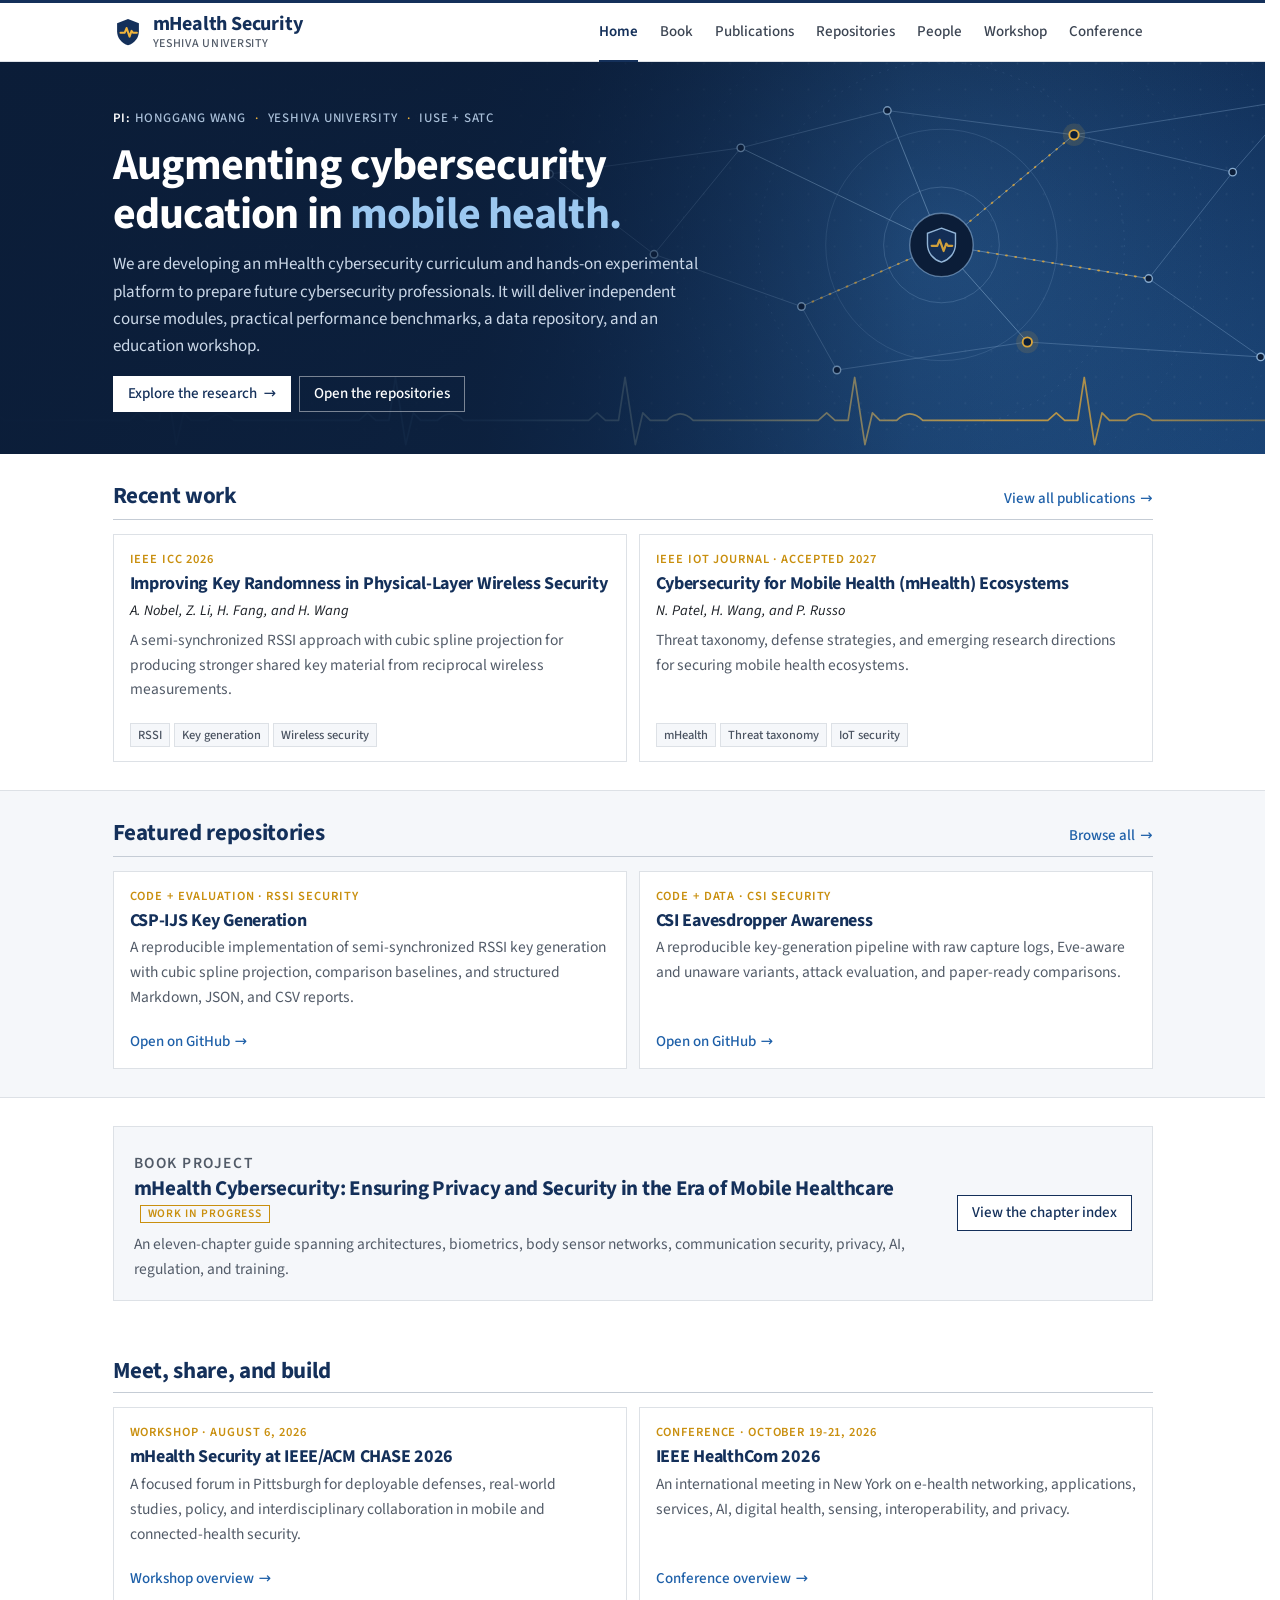
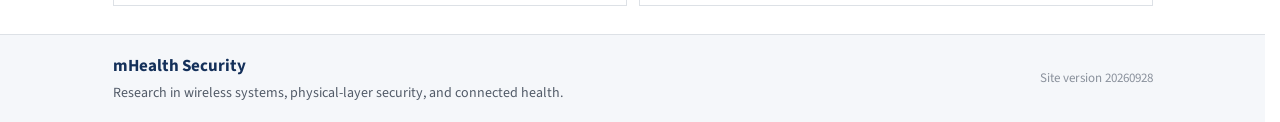
==== commit f4b6c66a: "logo" ====
--- a/index.html
+++ b/index.html
@@ -11,6 +11,8 @@
   <meta name="keywords" content="Project mHealth, project mhealth, mhealth project, mHealth Project, mhealth, mHealth, mHealth Security, mhealth security, mHealth Security Project, mobile health, mobile health cybersecurity, wireless security research, physical-layer security, RSSI key generation, CSI eavesdropper awareness, cybersecurity curriculum, Yeshiva University, Honggang Wang">
   <meta name="author" content="mHealth Security Project, Yeshiva University">
   <meta name="robots" content="index, follow">
+  <link rel="canonical" href="https://www.proj-mhealth.org/">
+  <meta property="og:url" content="https://www.proj-mhealth.org/">
   <meta name="google-site-verification" content="Qk5Y0kAhoHa6yoyvN5SX2Nt1vmmFH6s0yin-P7p3LM4" />
   <meta name="theme-color" content="#14305a">
   <meta property="og:type" content="website">
@@ -18,12 +20,36 @@
   <meta property="og:description" content="Augmenting cybersecurity education in mobile health through curriculum and experimental platform development.">
   <meta name="twitter:card" content="summary">
   <link rel="icon" href="assets/favicon.svg?v=20260928" type="image/svg+xml">
-  <link rel="stylesheet" href="assets/styles.css?v=20260928">
+  <link rel="stylesheet" href="assets/styles.css?v=20261020">
   <script defer src="assets/site.js?v=20260928"></script>
 </head>
 <body>
   <a class="skip-link" href="#main">Skip to content</a>
-  <header id="site-header"></header>
+  <header id="site-header">
+    <div class="nav-wrap">
+      <a class="brand" href="index.html" aria-label="mHealth Security home">
+        <span class="brand-mark" aria-hidden="true">
+          <svg viewBox="0 0 44 44"><path d="M22 3 38 9V21c0 10.2-6.7 17.6-16 20.6C12.7 38.6 6 31.2 6 21V9Z" fill="#14305a"/><path d="M11 23h6.2l2.7-6.8 4.4 12.6 2.9-8.4 2 2.6H35" fill="none" stroke="#f0b43c" stroke-width="3" stroke-linecap="round" stroke-linejoin="round"/></svg>
+        </span>
+        <span class="brand-text">
+          <span class="brand-name">mHealth Security</span>
+          <span class="brand-sub">Yeshiva University</span>
+        </span>
+      </a>
+      <button class="menu-toggle" type="button" aria-expanded="false" aria-controls="primary-nav">
+        <span></span><span></span><span></span><span class="sr-only">Toggle navigation</span>
+      </button>
+      <nav id="primary-nav" class="primary-nav" aria-label="Primary navigation">
+        <a href="index.html" class="active" aria-current="page">Home</a>
+        <a href="book.html">Book</a>
+        <a href="publications.html">Publications</a>
+        <a href="repositories.html">Repositories</a>
+        <a href="people.html">People</a>
+        <a href="workshop.html">Workshop</a>
+        <a href="conference.html">Conference</a>
+      </nav>
+    </div>
+  </header>
 
   <main id="main">
     <section class="hero" aria-label="Project overview">
@@ -37,8 +63,8 @@
           <h1>Augmenting cybersecurity education in <span>mobile health.</span></h1>
           <p class="lead">We are developing an mHealth cybersecurity curriculum and hands-on experimental platform to prepare future cybersecurity professionals. It will deliver independent course modules, practical performance benchmarks, a data repository, and an education workshop.</p>
           <div class="button-row">
-            <a class="button" href="publications.html?v=20260928">Explore the research <span aria-hidden="true">→</span></a>
-            <a class="button secondary" href="repositories.html?v=20260928">Open the repositories</a>
+            <a class="button" href="publications.html">Explore the research <span aria-hidden="true">→</span></a>
+            <a class="button secondary" href="repositories.html">Open the repositories</a>
           </div>
         </div>
       </div>
@@ -51,7 +77,7 @@
             <p class="eyebrow">Featured research</p>
             <h2>Recent work</h2>
           </div>
-          <a class="text-link" href="publications.html?v=20260928">View all publications</a>
+          <a class="text-link" href="publications.html">View all publications</a>
         </div>
         <div class="card-grid">
           <article class="card">
@@ -79,7 +105,7 @@
             <p class="eyebrow">Open research</p>
             <h2>Featured repositories</h2>
           </div>
-          <a class="text-link" href="repositories.html?v=20260928">Browse all</a>
+          <a class="text-link" href="repositories.html">Browse all</a>
         </div>
         <div class="card-grid">
           <article class="card">
@@ -105,7 +131,7 @@
           <h2>mHealth Cybersecurity: Ensuring Privacy and Security in the Era of Mobile Healthcare <span class="wip">Work in Progress</span></h2>
           <p>An eleven-chapter guide spanning architectures, biometrics, body sensor networks, communication security, privacy, AI, regulation, and training.</p>
         </div>
-        <a class="button light" href="book.html?v=20260928">View the chapter index</a>
+        <a class="button light" href="book.html">View the chapter index</a>
       </div>
     </section>
 
@@ -122,13 +148,13 @@
             <p class="meta">Workshop · August 6, 2026</p>
             <h3>mHealth Security at IEEE/ACM CHASE 2026</h3>
             <p>A focused forum in Pittsburgh for deployable defenses, real-world studies, policy, and interdisciplinary collaboration in mobile and connected-health security.</p>
-            <a class="text-link" href="workshop.html?v=20260928">Workshop overview</a>
+            <a class="text-link" href="workshop.html">Workshop overview</a>
           </article>
           <article class="card">
             <p class="meta">Conference · October 19-21, 2026</p>
             <h3>IEEE HealthCom 2026</h3>
             <p>An international meeting in New York on e-health networking, applications, services, AI, digital health, sensing, interoperability, and privacy.</p>
-            <a class="text-link" href="conference.html?v=20260928">Conference overview</a>
+            <a class="text-link" href="conference.html">Conference overview</a>
           </article>
         </div>
       </div>
--- a/assets/styles.css
+++ b/assets/styles.css
@@ -294,7 +294,6 @@
   height: 100%;
   padding: 14px 16px;
   border: 1px solid var(--rule);
-  border-top: 2px solid var(--navy);
   background: var(--white);
 }
 .card p { color: var(--muted); font-size: 15.5px; }
@@ -496,10 +495,18 @@
 .event-copy .eyebrow { color: var(--gold); }
 .event-panel {
   border: 1px solid var(--rule);
-  border-top: 2px solid var(--navy);
   background: var(--soft);
   padding: 4px 16px;
 }
+.event-logo {
+  display: flex;
+  justify-content: center;
+  padding: 14px 0 12px;
+  border-bottom: 1px solid var(--rule);
+}
+.event-logo img { width: 150px; height: auto; }
+.event-logo.dark { margin: -4px -16px 0; padding: 18px 16px; background: var(--navy); border-bottom: 0; }
+.event-logo.dark img { width: 220px; }
 .event-detail { padding: 9px 0; border-bottom: 1px solid var(--rule); }
 .event-detail:last-child { border-bottom: 0; }
 .event-detail small { display: block; color: var(--muted); font-size: 12px; font-weight: 600; letter-spacing: .08em; text-transform: uppercase; }
@@ -550,12 +557,14 @@
 @media (max-width: 920px) {
   .menu-toggle { display: block; }
   .primary-nav {
-    position: fixed;
-    top: 62px;
+    /* Anchored to the sticky header: its backdrop-filter makes it the containing
+       block, so position: fixed would be clipped to the header's 62px height. */
+    position: absolute;
+    top: 100%;
     left: 0;
     right: 0;
-    bottom: 0;
-    height: auto;
+    height: calc(100vh - 62px);
+    height: calc(100dvh - 62px);
     overflow-y: auto;
     display: none;
     flex-direction: column;
